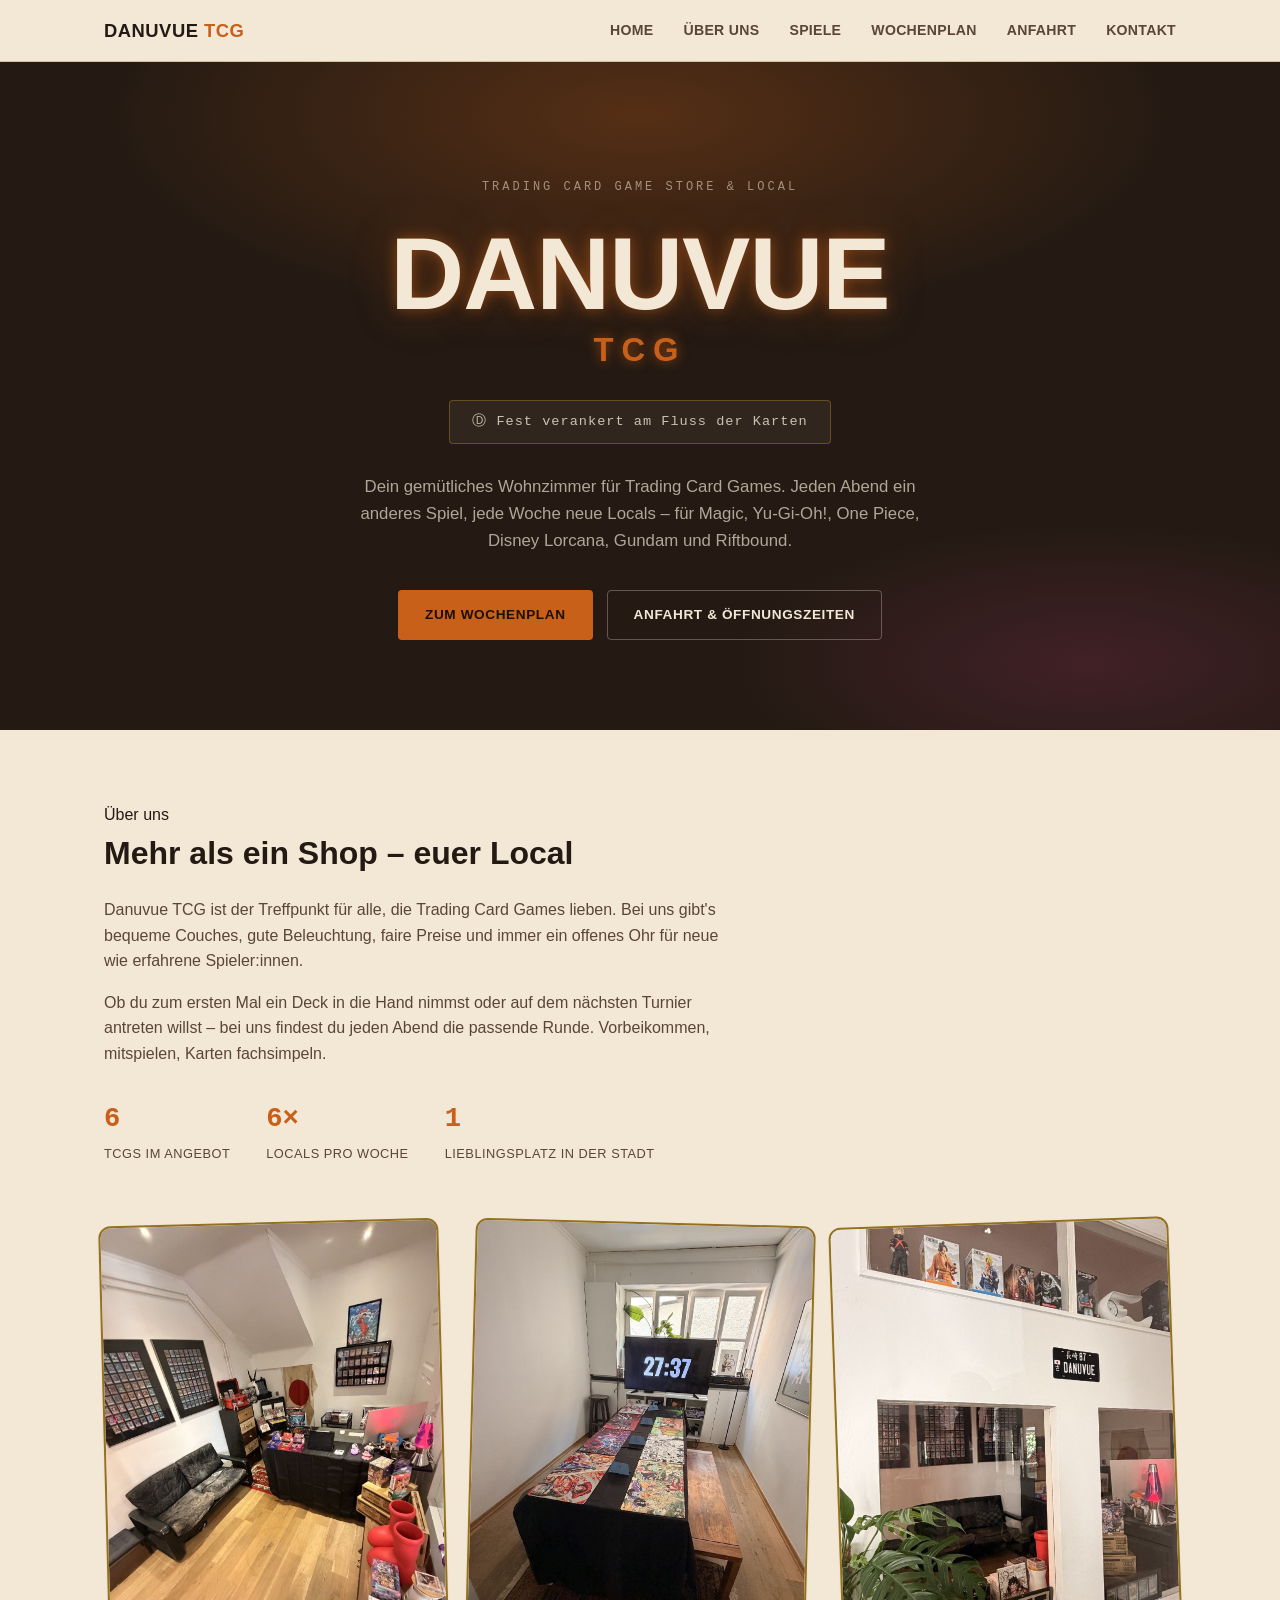
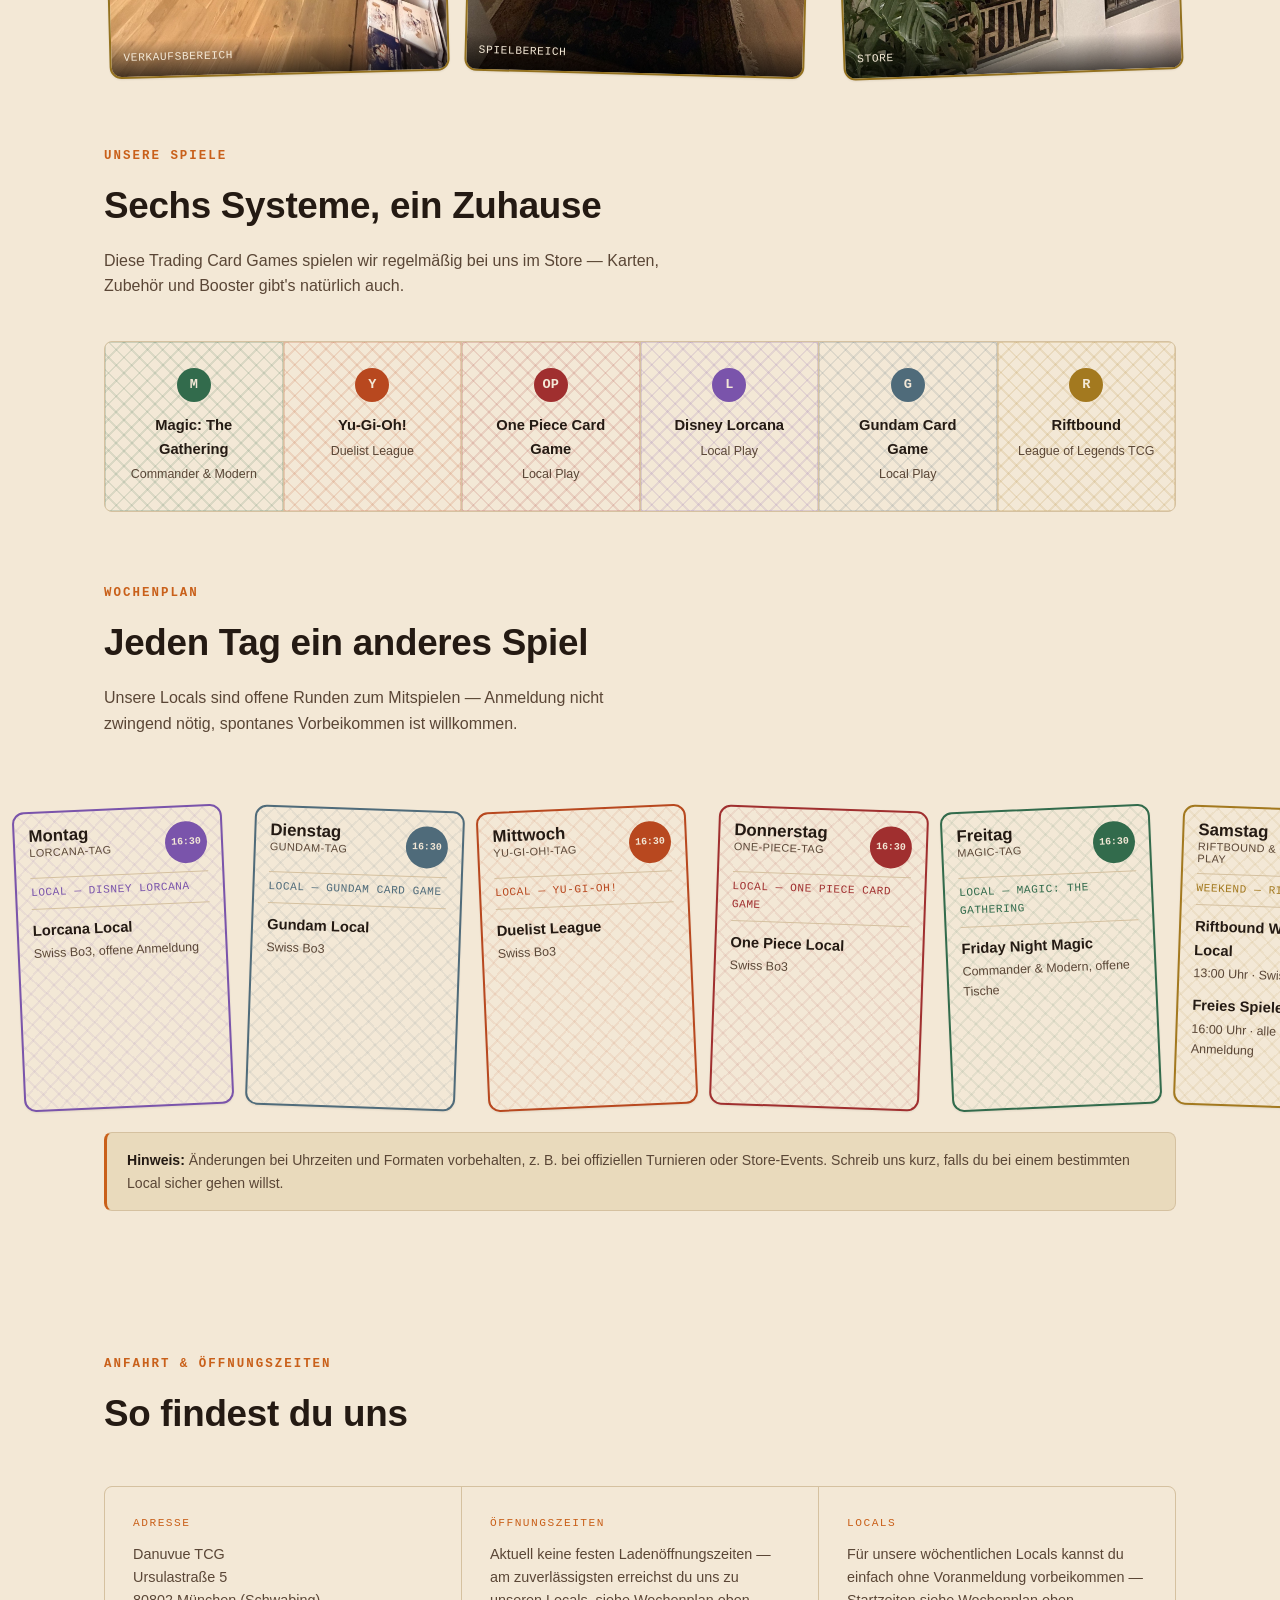
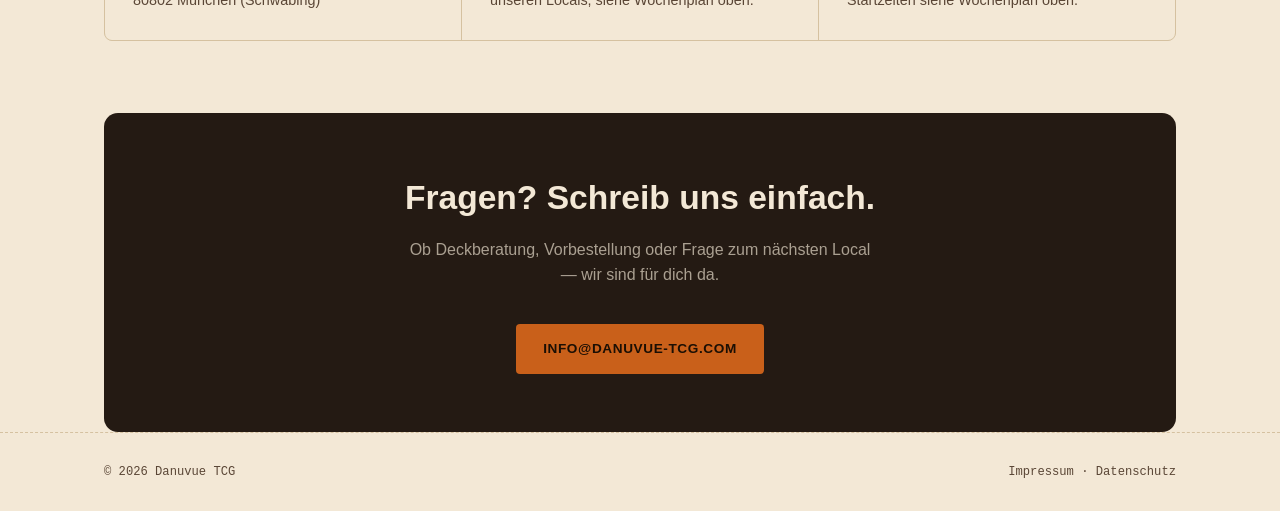
==== index.html @ df43fffe "Switch contact email from .de to info@danuvue-tcg.com" ====
<!DOCTYPE html>
<html lang="de">
<head>
<meta charset="UTF-8">
<meta name="viewport" content="width=device-width, initial-scale=1.0">
<title>Danuvue TCG – Trading Card Game Store & Local</title>
<meta name="description" content="Danuvue TCG – dein Trading Card Game Store. Wöchentliche Locals für Magic, Yu-Gi-Oh!, One Piece, Disney Lorcana, Gundam & Riftbound.">
<link rel="stylesheet" href="style.css">
</head>
<body>

<header>
  <nav class="nav">
    <div class="logo">Danuvue <span class="accent">TCG</span></div>
    <button class="navtoggle" id="navToggle" aria-label="Menü öffnen" aria-expanded="false">☰</button>
    <div class="navlinks" id="navLinks">
      <a href="#home">Home</a>
      <a href="#about">Über uns</a>
      <a href="#games">Spiele</a>
      <a href="#schedule">Wochenplan</a>
      <a href="#info">Anfahrt</a>
      <a href="#contact">Kontakt</a>
    </div>
  </nav>
</header>

<section class="hero" id="home">
  <div class="wrap hero-inner">
    <span class="eyebrow">Trading Card Game Store &amp; Local</span>
    <h1 class="marquee">Danuvue<span class="sub">TCG</span></h1>
    <div class="nameplate">Ⓓ Fest verankert am Fluss der Karten</div>
    <p class="lead">Dein gemütliches Wohnzimmer für Trading Card Games. Jeden Abend ein anderes Spiel, jede Woche neue Locals – für Magic, Yu-Gi-Oh!, One Piece, Disney Lorcana, Gundam und Riftbound.</p>
    <div class="btnrow">
      <a href="#schedule" class="btn btn-primary">Zum Wochenplan</a>
      <a href="#info" class="btn btn-outline">Anfahrt &amp; Öffnungszeiten</a>
    </div>
  </div>
</section>

<section id="about">
  <div class="wrap">
    <div class="about-text">
      <span class="kicker">Über uns</span>
      <h2 style="font-size:2rem; font-weight:800; margin-bottom:18px; text-wrap:balance;">Mehr als ein Shop – euer Local</h2>
      <p>Danuvue TCG ist der Treffpunkt für alle, die Trading Card Games lieben. Bei uns gibt's bequeme Couches, gute Beleuchtung, faire Preise und immer ein offenes Ohr für neue wie erfahrene Spieler:innen.</p>
      <p>Ob du zum ersten Mal ein Deck in die Hand nimmst oder auf dem nächsten Turnier antreten willst – bei uns findest du jeden Abend die passende Runde. Vorbeikommen, mitspielen, Karten fachsimpeln.</p>
      <div class="stats">
        <div class="stat"><strong>6</strong><span>TCGs im Angebot</span></div>
        <div class="stat"><strong>6×</strong><span>Locals pro Woche</span></div>
        <div class="stat"><strong>1</strong><span>Lieblingsplatz in der Stadt</span></div>
      </div>
    </div>
    <div class="about-gallery">
      <figure class="photo-tile">
        <img src="images/verkaufsbereich.jpg" alt="Verkaufsbereich bei Danuvue TCG" loading="lazy">
        <figcaption>Verkaufsbereich</figcaption>
      </figure>
      <figure class="photo-tile">
        <img src="images/spielbereich.jpg" alt="Spielbereich mit Sitzecke bei Danuvue TCG" loading="lazy">
        <figcaption>Spielbereich</figcaption>
      </figure>
      <figure class="photo-tile">
        <img src="images/eingang.jpg" alt="Store von Danuvue TCG mit Namensschild" loading="lazy">
        <figcaption>Store</figcaption>
      </figure>
    </div>
  </div>
</section>

<section id="games" class="wrap">
  <div class="section-head">
    <span class="kicker">Unsere Spiele</span>
    <h2>Sechs Systeme, ein Zuhause</h2>
    <p>Diese Trading Card Games spielen wir regelmäßig bei uns im Store — Karten, Zubehör und Booster gibt's natürlich auch.</p>
  </div>
  <div class="games-grid">
    <div class="game-card" style="--mark-color:var(--c-magic)"><div class="mark">M</div><h3>Magic: The Gathering</h3><p>Commander &amp; Modern</p></div>
    <div class="game-card" style="--mark-color:var(--c-yugioh)"><div class="mark">Y</div><h3>Yu-Gi-Oh!</h3><p>Duelist League</p></div>
    <div class="game-card" style="--mark-color:var(--c-onepiece)"><div class="mark">OP</div><h3>One Piece Card Game</h3><p>Local Play</p></div>
    <div class="game-card" style="--mark-color:var(--c-lorcana)"><div class="mark">L</div><h3>Disney Lorcana</h3><p>Local Play</p></div>
    <div class="game-card" style="--mark-color:var(--c-gundam)"><div class="mark">G</div><h3>Gundam Card Game</h3><p>Local Play</p></div>
    <div class="game-card" style="--mark-color:var(--c-riftbound)"><div class="mark">R</div><h3>Riftbound</h3><p>League of Legends TCG</p></div>
  </div>
</section>

<section id="schedule">
  <div class="wrap">
    <div class="section-head">
      <span class="kicker">Wochenplan</span>
      <h2>Jeden Tag ein anderes Spiel</h2>
      <p>Unsere Locals sind offene Runden zum Mitspielen — Anmeldung nicht zwingend nötig, spontanes Vorbeikommen ist willkommen.</p>
    </div>
  </div>

  <div class="schedule-scroll">
    <div class="schedule">

      <div class="tcard" style="--gc:var(--c-lorcana)">
        <div class="tcard-head">
          <div class="tcard-day">Montag<small>Lorcana-Tag</small></div>
          <div class="tcard-time mono">16:30</div>
        </div>
        <div class="tcard-typeline">Local — Disney Lorcana</div>
        <div class="tcard-body">
          <div class="tcard-event"><div class="name">Lorcana Local</div><div class="fmt">Swiss Bo3, offene Anmeldung</div></div>
        </div>
      </div>

      <div class="tcard" style="--gc:var(--c-gundam)">
        <div class="tcard-head">
          <div class="tcard-day">Dienstag<small>Gundam-Tag</small></div>
          <div class="tcard-time mono">16:30</div>
        </div>
        <div class="tcard-typeline">Local — Gundam Card Game</div>
        <div class="tcard-body">
          <div class="tcard-event"><div class="name">Gundam Local</div><div class="fmt">Swiss Bo3</div></div>
        </div>
      </div>

      <div class="tcard" style="--gc:var(--c-yugioh)">
        <div class="tcard-head">
          <div class="tcard-day">Mittwoch<small>Yu-Gi-Oh!-Tag</small></div>
          <div class="tcard-time mono">16:30</div>
        </div>
        <div class="tcard-typeline">Local — Yu-Gi-Oh!</div>
        <div class="tcard-body">
          <div class="tcard-event"><div class="name">Duelist League</div><div class="fmt">Swiss Bo3</div></div>
        </div>
      </div>

      <div class="tcard" style="--gc:var(--c-onepiece)">
        <div class="tcard-head">
          <div class="tcard-day">Donnerstag<small>One-Piece-Tag</small></div>
          <div class="tcard-time mono">16:30</div>
        </div>
        <div class="tcard-typeline">Local — One Piece Card Game</div>
        <div class="tcard-body">
          <div class="tcard-event"><div class="name">One Piece Local</div><div class="fmt">Swiss Bo3</div></div>
        </div>
      </div>

      <div class="tcard" style="--gc:var(--c-magic)">
        <div class="tcard-head">
          <div class="tcard-day">Freitag<small>Magic-Tag</small></div>
          <div class="tcard-time mono">16:30</div>
        </div>
        <div class="tcard-typeline">Local — Magic: The Gathering</div>
        <div class="tcard-body">
          <div class="tcard-event"><div class="name">Friday Night Magic</div><div class="fmt">Commander &amp; Modern, offene Tische</div></div>
        </div>
      </div>

      <div class="tcard" style="--gc:var(--c-riftbound)">
        <div class="tcard-head">
          <div class="tcard-day">Samstag<small>Riftbound &amp; Open Play</small></div>
          <div class="tcard-time mono">13 / 16</div>
        </div>
        <div class="tcard-typeline">Weekend — Riftbound</div>
        <div class="tcard-body">
          <div class="tcard-event"><div class="name">Riftbound Weekend Local</div><div class="fmt">13:00 Uhr · Swiss Bo3</div></div>
          <div class="tcard-event"><div class="name">Freies Spielen</div><div class="fmt">16:00 Uhr · alle Systeme, ohne Anmeldung</div></div>
        </div>
      </div>

      <div class="tcard rest">
        <div class="tcard-head">
          <div class="tcard-day">Sonntag<small>Ruhetag</small></div>
          <div class="tcard-time mono">—</div>
        </div>
        <div class="tcard-typeline">Geschlossen</div>
        <div class="tcard-rest-txt">Store zu — Zeit zum Deckbauen.</div>
      </div>

    </div>
  </div>

  <div class="wrap">
    <div class="note">
      <strong>Hinweis:</strong> Änderungen bei Uhrzeiten und Formaten vorbehalten, z. B. bei offiziellen Turnieren oder Store-Events. Schreib uns kurz, falls du bei einem bestimmten Local sicher gehen willst.
    </div>
  </div>
</section>

<section id="info">
  <div class="wrap">
    <div class="section-head">
      <span class="kicker">Anfahrt &amp; Öffnungszeiten</span>
      <h2>So findest du uns</h2>
    </div>
    <div class="info-grid">
      <div class="info-card">
        <span class="kicker-sm">Adresse</span>
        <address>
          Danuvue TCG<br>
          Ursulastraße 5<br>
          80802 München (Schwabing)
        </address>
      </div>
      <div class="info-card">
        <span class="kicker-sm">Öffnungszeiten</span>
        <p>Aktuell keine festen Ladenöffnungszeiten — am zuverlässigsten erreichst du uns zu unseren Locals, siehe Wochenplan oben.</p>
      </div>
      <div class="info-card">
        <span class="kicker-sm">Locals</span>
        <p>Für unsere wöchentlichen Locals kannst du einfach ohne Voranmeldung vorbeikommen — Startzeiten siehe Wochenplan oben.</p>
      </div>
    </div>
  </div>
</section>

<section id="contact" class="wrap">
  <div class="cta">
    <h2>Fragen? Schreib uns einfach.</h2>
    <p>Ob Deckberatung, Vorbestellung oder Frage zum nächsten Local — wir sind für dich da.</p>
    <div class="btnrow">
      <a href="mailto:info@danuvue-tcg.com" class="btn btn-primary">info@danuvue-tcg.com</a>
    </div>
  </div>
</section>

<footer>
  <div class="wrap">
    <span>© 2026 Danuvue TCG</span>
    <span><a href="impressum.html">Impressum</a> · <a href="datenschutz.html">Datenschutz</a></span>
  </div>
</footer>

<script>
  document.getElementById('navToggle').addEventListener('click', function () {
    var open = document.getElementById('navLinks').classList.toggle('open');
    this.setAttribute('aria-expanded', open);
  });
  document.querySelectorAll('.navlinks a').forEach(function (a) {
    a.addEventListener('click', function () {
      document.getElementById('navLinks').classList.remove('open');
    });
  });
</script>

</body>
</html>
---- style.css ----
/* ---------- Tokens ---------- */
  :root {
    --ink: #241a13;
    --ink-soft: #5a4636;
    --paper: #f3e8d6;
    --paper-2: #e9dabc;
    --line: #d5c1a0;
    --amber: #c9601a;
    --magenta: #a8386b;
    --gold: #93711f;
    --shadow: 0 1px 2px rgba(36,26,19,0.08);

    --c-lorcana: #7a54ab;
    --c-gundam: #4f6b7a;
    --c-yugioh: #b8481f;
    --c-onepiece: #a02f2f;
    --c-magic: #326b4c;
    --c-riftbound: #a3791f;
  }
  @media (prefers-color-scheme: dark) {
    :root {
      --ink: #f1e4cd;
      --ink-soft: #c3ac8b;
      --paper: #17110b;
      --paper-2: #221a11;
      --line: #3d2e1e;
      --amber: #ff8a3d;
      --magenta: #ea6fa1;
      --gold: #e2b458;
      --shadow: 0 2px 10px rgba(0,0,0,0.35);
    }
  }
  :root[data-theme="dark"] {
    --ink: #f1e4cd; --ink-soft: #c3ac8b; --paper: #17110b; --paper-2: #221a11;
    --line: #3d2e1e; --amber: #ff8a3d; --magenta: #ea6fa1; --gold: #e2b458;
    --shadow: 0 2px 10px rgba(0,0,0,0.35);
  }
  :root[data-theme="light"] {
    --ink: #241a13; --ink-soft: #5a4636; --paper: #f3e8d6; --paper-2: #e9dabc;
    --line: #d5c1a0; --amber: #c9601a; --magenta: #a8386b; --gold: #93711f;
    --shadow: 0 1px 2px rgba(36,26,19,0.08);
  }

  * { box-sizing: border-box; margin: 0; padding: 0; }
  html { scroll-behavior: smooth; }
  @media (prefers-reduced-motion: reduce) {
    html { scroll-behavior: auto; }
    * { animation-duration: 0.001ms !important; transition-duration: 0.001ms !important; }
  }
  body {
    background: var(--paper);
    color: var(--ink);
    font-family: -apple-system, BlinkMacSystemFont, "Segoe UI", Roboto, sans-serif;
    line-height: 1.6;
  }
  a { color: inherit; text-decoration: none; }
  img { max-width: 100%; display: block; }
  :focus-visible { outline: 2px solid var(--amber); outline-offset: 3px; }

  .mono { font-family: ui-monospace, "SF Mono", Menlo, Consolas, monospace; font-variant-numeric: tabular-nums; }
  .wrap { max-width: 1120px; margin: 0 auto; padding: 0 24px; }

  /* ---------- Header ---------- */
  header {
    position: sticky; top: 0; z-index: 50;
    background: color-mix(in srgb, var(--paper) 88%, transparent);
    backdrop-filter: blur(10px);
    border-bottom: 1px solid var(--line);
  }
  .nav {
    display: flex; align-items: center; justify-content: space-between;
    padding: 16px 24px; max-width: 1120px; margin: 0 auto;
  }
  .logo {
    font-weight: 800; font-size: 1.15rem; letter-spacing: 0.5px; text-transform: uppercase;
  }
  .logo .accent { color: var(--amber); }
  .navlinks { display: flex; gap: 30px; font-size: 0.88rem; font-weight: 600; letter-spacing: 0.3px; text-transform: uppercase; }
  .navlinks a { color: var(--ink-soft); transition: color .2s; }
  .navlinks a:hover { color: var(--amber); }
  .navtoggle { display: none; background: none; border: 1px solid var(--line); border-radius: 6px; color: var(--ink); font-size: 1.2rem; cursor: pointer; padding: 6px 10px; }

  @media (max-width: 760px) {
    .navlinks {
      position: absolute; top: 100%; left: 0; right: 0;
      flex-direction: column; gap: 0;
      background: var(--paper);
      border-bottom: 1px solid var(--line);
      max-height: 0; overflow: hidden; transition: max-height .3s ease;
    }
    .navlinks.open { max-height: 400px; }
    .navlinks a { padding: 14px 24px; border-top: 1px solid var(--line); }
    .navtoggle { display: block; }
  }

  /* ---------- Hero: neon shop sign ---------- */
  .hero {
    background: var(--ink);
    color: var(--paper);
    position: relative;
    overflow: hidden;
    padding: 110px 24px 90px;
    text-align: center;
  }
  .hero::before {
    content: "";
    position: absolute; inset: 0;
    background:
      radial-gradient(ellipse 60% 45% at 50% 8%, color-mix(in srgb, var(--amber) 30%, transparent), transparent 70%),
      radial-gradient(ellipse 40% 30% at 85% 90%, color-mix(in srgb, var(--magenta) 22%, transparent), transparent 70%);
    pointer-events: none;
  }
  .hero-inner { position: relative; }
  .hero .eyebrow {
    display: inline-block; font-family: ui-monospace, monospace; font-size: 0.75rem;
    letter-spacing: 3px; text-transform: uppercase; color: color-mix(in srgb, var(--paper) 55%, transparent);
    margin-bottom: 26px;
  }
  .marquee {
    font-size: clamp(3rem, 11vw, 6.4rem);
    font-weight: 800; letter-spacing: -1px; text-transform: uppercase;
    color: var(--paper);
    text-shadow:
      0 0 14px color-mix(in srgb, var(--amber) 55%, transparent),
      0 0 46px color-mix(in srgb, var(--amber) 30%, transparent);
    line-height: 0.98;
  }
  .marquee .sub {
    display: block; font-size: 0.32em; letter-spacing: 8px; color: var(--amber);
    text-shadow: 0 0 12px color-mix(in srgb, var(--amber) 70%, transparent);
    margin-top: 10px;
  }
  .nameplate {
    display: inline-flex; align-items: center; gap: 10px;
    margin: 34px auto 0; padding: 10px 22px;
    border: 1px solid color-mix(in srgb, var(--gold) 55%, transparent);
    border-radius: 4px;
    background: color-mix(in srgb, var(--paper) 6%, transparent);
    font-family: ui-monospace, monospace; font-size: 0.85rem; letter-spacing: 1px;
    color: color-mix(in srgb, var(--paper) 80%, transparent);
  }
  .hero p.lead {
    max-width: 560px; margin: 30px auto 0;
    color: color-mix(in srgb, var(--paper) 68%, transparent); font-size: 1.05rem;
  }
  .btnrow { display: flex; gap: 14px; justify-content: center; flex-wrap: wrap; margin-top: 36px; }
  .btn {
    padding: 13px 26px; border-radius: 4px; font-weight: 700; font-size: 0.85rem;
    text-transform: uppercase; letter-spacing: 0.6px;
    display: inline-block; transition: transform .15s, box-shadow .15s, opacity .15s;
    border: 1px solid transparent;
  }
  .btn-primary { background: var(--amber); color: #1b0f04; }
  .btn-primary:hover { transform: translateY(-2px); box-shadow: 0 8px 22px color-mix(in srgb, var(--amber) 45%, transparent); }
  .btn-outline { border-color: color-mix(in srgb, var(--paper) 30%, transparent); color: var(--paper); }
  .btn-outline:hover { border-color: var(--amber); color: var(--amber); }

  section { padding: 72px 0; }
  .section-head { margin-bottom: 42px; }
  .section-head .kicker {
    font-family: ui-monospace, monospace; color: var(--amber); font-weight: 600; font-size: 0.78rem;
    text-transform: uppercase; letter-spacing: 2px; margin-bottom: 10px; display: block;
  }
  .section-head h2 { font-size: clamp(1.7rem, 4vw, 2.3rem); font-weight: 800; letter-spacing: -0.3px; text-wrap: balance; }
  .section-head p { color: var(--ink-soft); max-width: 560px; margin-top: 12px; }

  /* ---------- About ---------- */
  .about-text { max-width: 640px; }
  .about-text p { color: var(--ink-soft); margin-bottom: 16px; }
  .about-gallery {
    display: grid; grid-template-columns: repeat(3, 1fr); gap: 26px;
    margin-top: 56px;
  }
  @media (max-width: 640px) { .about-gallery { grid-template-columns: 1fr; max-width: 340px; margin-left: auto; margin-right: auto; } }
  .photo-tile {
    --tilt: 0deg;
    position: relative; aspect-ratio: 3/4; border-radius: 12px; overflow: hidden;
    border: 2px solid var(--gold); background: var(--paper-2);
    box-shadow: var(--shadow);
    transform: rotate(var(--tilt));
    transition: transform .25s ease, box-shadow .25s ease;
  }
  .photo-tile:nth-child(1) { --tilt: -1.5deg; }
  .photo-tile:nth-child(2) { --tilt: 1.5deg; }
  .photo-tile:nth-child(3) { --tilt: -2deg; }
  .photo-tile:hover { transform: rotate(0deg) translateY(-6px); box-shadow: 0 14px 28px color-mix(in srgb, var(--gold) 30%, transparent); }
  .photo-tile img { width: 100%; height: 100%; object-fit: cover; display: block; }
  .photo-tile figcaption {
    position: absolute; left: 0; right: 0; bottom: 0; padding: 9px 12px;
    font-family: ui-monospace, monospace; font-size: 0.7rem; letter-spacing: 0.6px; text-transform: uppercase;
    color: #f3e8d6; background: linear-gradient(to top, rgba(0,0,0,0.65), transparent);
  }
  .stats { display: flex; gap: 36px; margin-top: 30px; flex-wrap: wrap; }
  .stat strong { display: block; font-size: 1.7rem; color: var(--amber); font-family: ui-monospace, monospace; }
  .stat span { color: var(--ink-soft); font-size: 0.8rem; text-transform: uppercase; letter-spacing: 0.5px; }

  /* ---------- Games: set-symbol strip ---------- */
  .games-grid { display: grid; grid-template-columns: repeat(auto-fit, minmax(150px, 1fr)); gap: 1px; background: var(--line); border: 1px solid var(--line); border-radius: 8px; overflow: hidden; }
  .game-card {
    --cc: var(--mark-color, var(--amber));
    padding: 26px 18px; text-align: center;
    background:
      repeating-linear-gradient(45deg, color-mix(in srgb, var(--cc) 13%, transparent) 0 2px, transparent 2px 11px),
      repeating-linear-gradient(-45deg, color-mix(in srgb, var(--cc) 13%, transparent) 0 2px, transparent 2px 11px),
      var(--paper);
    box-shadow: inset 0 0 0 1px color-mix(in srgb, var(--cc) 20%, transparent);
  }
  .game-card .mark {
    width: 34px; height: 34px; margin: 0 auto 12px; border-radius: 50%;
    display: flex; align-items: center; justify-content: center;
    font-family: ui-monospace, monospace; font-weight: 700; font-size: 0.85rem;
    color: var(--paper); background: var(--mark-color, var(--amber));
  }
  .game-card h3 { font-size: 0.92rem; margin-bottom: 4px; }
  .game-card p { color: var(--ink-soft); font-size: 0.78rem; }

  /* ---------- Schedule: cards on the table ---------- */
  .schedule-scroll { overflow-x: auto; padding: 30px 6px 16px; margin: 0 -6px; }
  .schedule {
    display: flex; gap: 22px; min-width: max-content; padding: 0 18px;
  }
  .tcard {
    --gc: var(--amber);
    width: 210px; min-height: 300px;
    background:
      repeating-linear-gradient(45deg, color-mix(in srgb, var(--gc) 8%, transparent) 0 2px, transparent 2px 11px),
      repeating-linear-gradient(-45deg, color-mix(in srgb, var(--gc) 8%, transparent) 0 2px, transparent 2px 11px),
      var(--paper);
    border: 2px solid var(--gc);
    border-radius: 12px;
    padding: 14px;
    display: flex; flex-direction: column;
    box-shadow: var(--shadow);
    transform: rotate(var(--tilt, 0deg));
    transition: transform .25s ease, box-shadow .25s ease;
  }
  .tcard:hover { transform: rotate(0deg) translateY(-6px); box-shadow: 0 14px 28px color-mix(in srgb, var(--gc) 30%, transparent); }
  .tcard:nth-child(odd) { --tilt: -2.5deg; }
  .tcard:nth-child(even) { --tilt: 2deg; }
  .tcard.rest { opacity: 0.6; }
  .tcard-head { display: flex; justify-content: space-between; align-items: flex-start; margin-bottom: 8px; }
  .tcard-day { font-weight: 800; font-size: 1.05rem; line-height: 1.1; }
  .tcard-day small { display: block; font-weight: 500; font-size: 0.68rem; color: var(--ink-soft); text-transform: uppercase; letter-spacing: 0.4px; margin-top: 2px; }
  .tcard-time {
    flex: none; width: 42px; height: 42px; border-radius: 50%;
    background: var(--gc); color: var(--paper);
    display: flex; align-items: center; justify-content: center;
    font-family: ui-monospace, monospace; font-size: 0.62rem; font-weight: 700; text-align: center; line-height: 1.05;
  }
  .tcard-typeline {
    font-family: ui-monospace, monospace; font-size: 0.7rem; text-transform: uppercase; letter-spacing: 0.5px;
    color: var(--gc); border-top: 1px solid var(--line); border-bottom: 1px solid var(--line);
    padding: 6px 0; margin-bottom: 10px;
  }
  .tcard-body { flex: 1; display: flex; flex-direction: column; gap: 10px; }
  .tcard-event .name { font-weight: 700; font-size: 0.92rem; }
  .tcard-event .fmt { color: var(--ink-soft); font-size: 0.78rem; margin-top: 2px; }
  .tcard-rest-txt { color: var(--ink-soft); font-size: 0.85rem; font-style: italic; margin: auto 0; text-align: center; }

  .note {
    margin-top: 8px; padding: 16px 20px; border-radius: 8px;
    background: var(--paper-2); border: 1px solid var(--line); border-left: 3px solid var(--amber);
    color: var(--ink-soft); font-size: 0.88rem;
  }
  .note strong { color: var(--ink); }

  /* ---------- Info ---------- */
  .info-grid { display: grid; grid-template-columns: repeat(3, 1fr); gap: 1px; background: var(--line); border: 1px solid var(--line); border-radius: 8px; overflow: hidden; }
  @media (max-width: 800px) { .info-grid { grid-template-columns: 1fr; } }
  .info-card { background: var(--paper); padding: 28px; }
  .info-card .kicker-sm { font-family: ui-monospace, monospace; font-size: 0.7rem; text-transform: uppercase; letter-spacing: 1.5px; color: var(--amber); margin-bottom: 10px; display: block; }
  .info-card h3 { margin-bottom: 10px; font-size: 1rem; }
  .info-card p, .info-card address { color: var(--ink-soft); font-style: normal; font-size: 0.9rem; }

  /* ---------- Contact ---------- */
  .cta {
    background: var(--ink); color: var(--paper);
    border-radius: 14px; padding: 58px 40px; text-align: center;
  }
  .cta h2 { font-size: clamp(1.5rem, 4vw, 2.1rem); margin-bottom: 12px; }
  .cta p { color: color-mix(in srgb, var(--paper) 65%, transparent); max-width: 480px; margin: 0 auto 26px; }

  /* ---------- Footer: receipt ---------- */
  footer { border-top: 1px dashed var(--line); padding: 30px 0; }
  footer .wrap { display: flex; justify-content: space-between; flex-wrap: wrap; gap: 10px; font-family: ui-monospace, monospace; font-size: 0.76rem; color: var(--ink-soft); }
  footer a:hover { color: var(--amber); }

  /* ---------- Legal pages ---------- */
  .legal { padding: 64px 0 90px; }
  .legal h1 { font-size: clamp(1.7rem, 4vw, 2.2rem); font-weight: 800; margin-bottom: 34px; }
  .legal h2 { font-size: 1.05rem; font-weight: 700; margin: 34px 0 10px; }
  .legal h2:first-of-type { margin-top: 0; }
  .legal p, .legal address { color: var(--ink-soft); font-style: normal; font-size: 0.94rem; margin-bottom: 6px; }
  .legal a { color: var(--amber); }
  .legal a:hover { text-decoration: underline; }
  .legal .todo { color: var(--magenta); font-style: normal; font-weight: 600; }
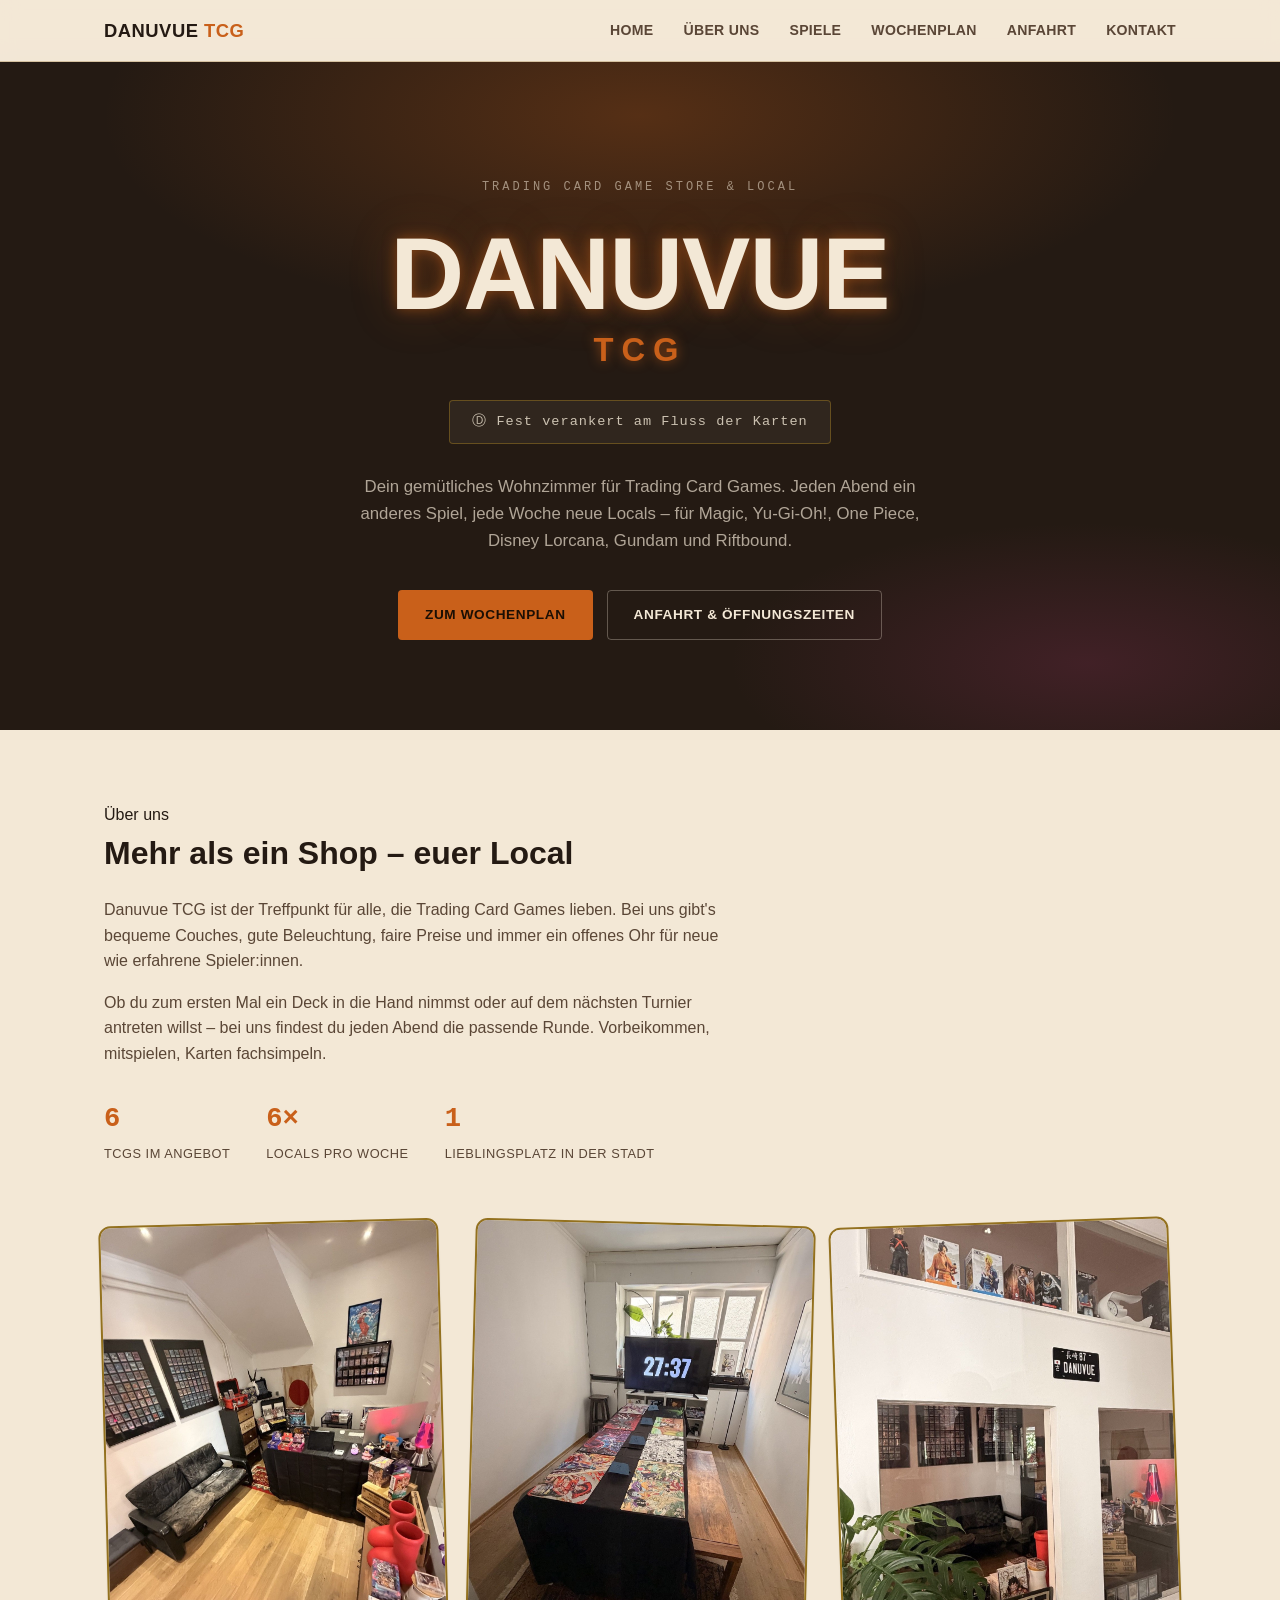
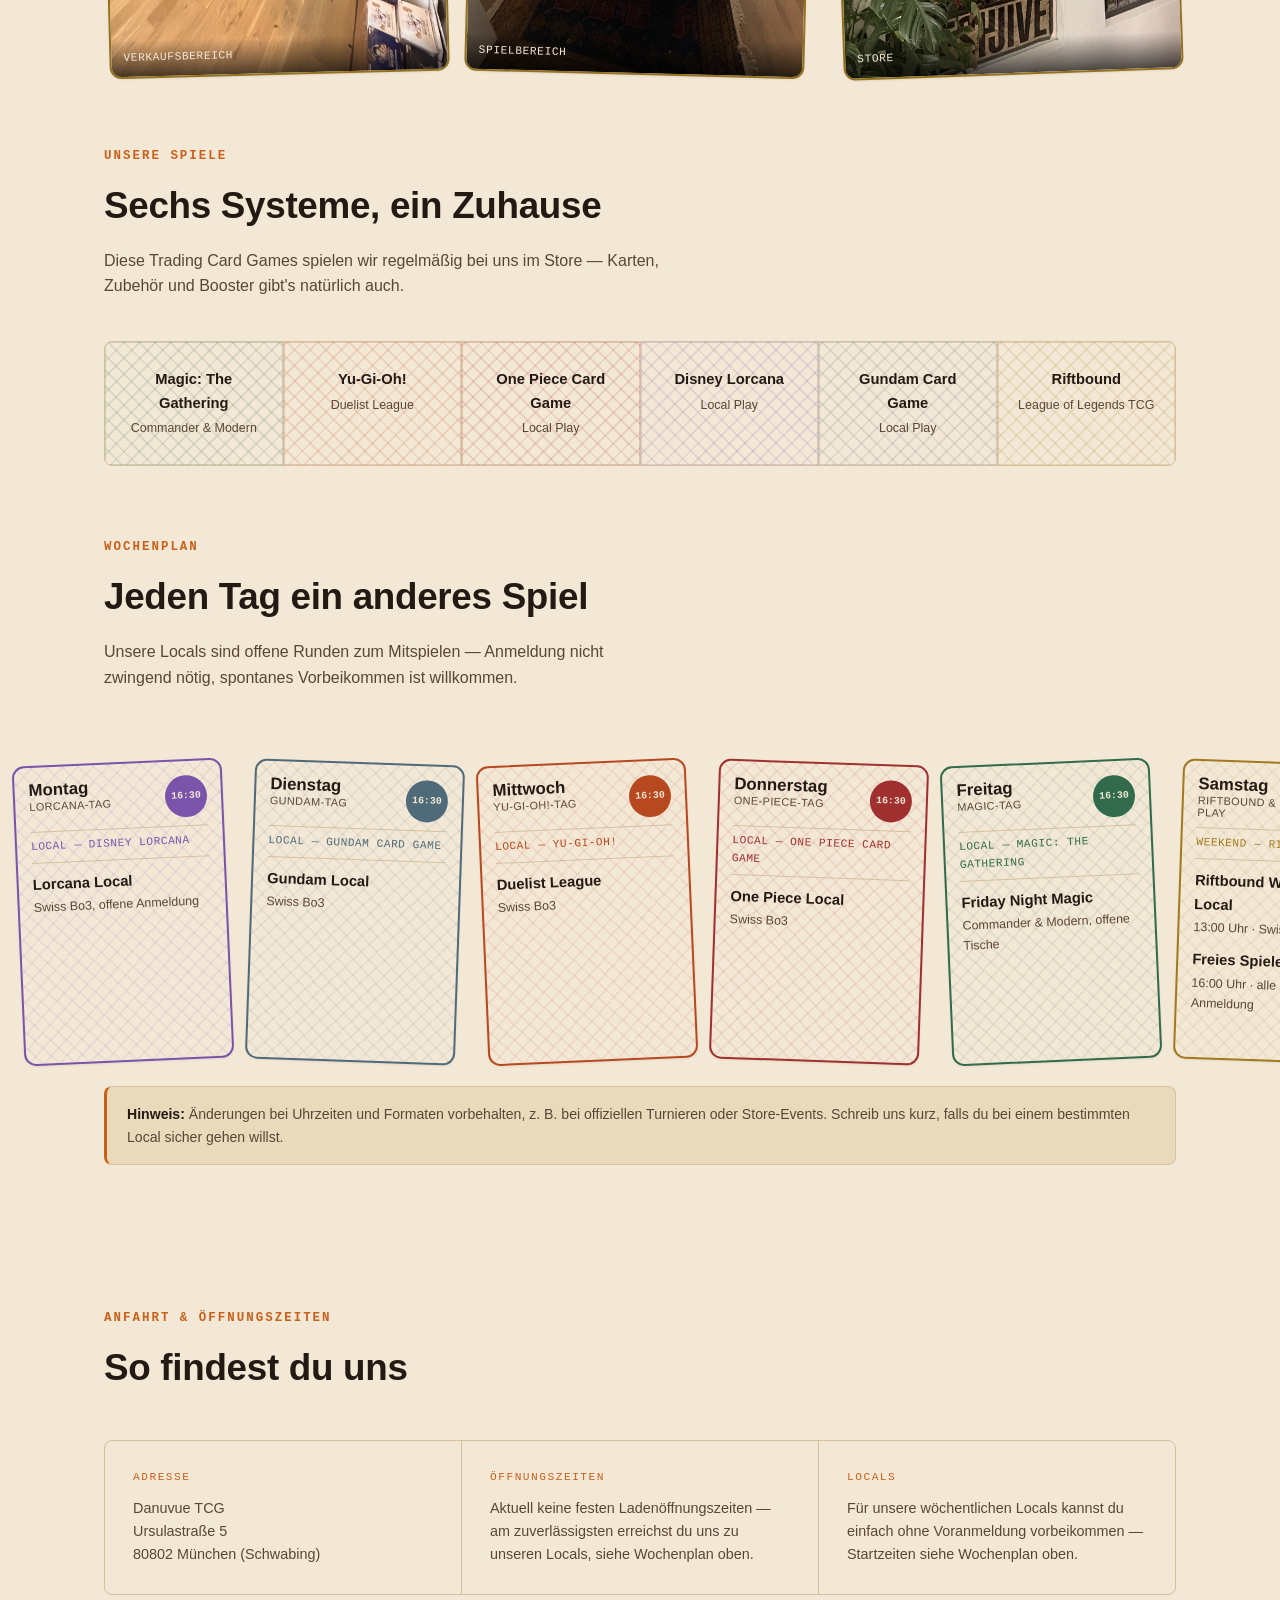
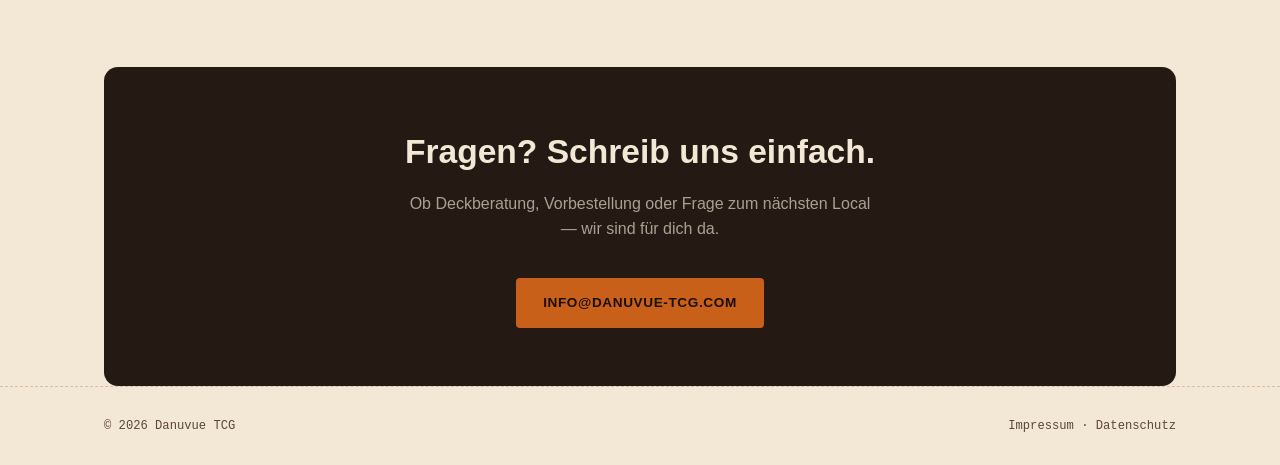
==== commit bbd1097c: "Remove game abbreviation badges from the Spiele section" ====
--- a/index.html
+++ b/index.html
@@ -74,12 +74,12 @@
     <p>Diese Trading Card Games spielen wir regelmäßig bei uns im Store — Karten, Zubehör und Booster gibt's natürlich auch.</p>
   </div>
   <div class="games-grid">
-    <div class="game-card" style="--mark-color:var(--c-magic)"><div class="mark">M</div><h3>Magic: The Gathering</h3><p>Commander &amp; Modern</p></div>
-    <div class="game-card" style="--mark-color:var(--c-yugioh)"><div class="mark">Y</div><h3>Yu-Gi-Oh!</h3><p>Duelist League</p></div>
-    <div class="game-card" style="--mark-color:var(--c-onepiece)"><div class="mark">OP</div><h3>One Piece Card Game</h3><p>Local Play</p></div>
-    <div class="game-card" style="--mark-color:var(--c-lorcana)"><div class="mark">L</div><h3>Disney Lorcana</h3><p>Local Play</p></div>
-    <div class="game-card" style="--mark-color:var(--c-gundam)"><div class="mark">G</div><h3>Gundam Card Game</h3><p>Local Play</p></div>
-    <div class="game-card" style="--mark-color:var(--c-riftbound)"><div class="mark">R</div><h3>Riftbound</h3><p>League of Legends TCG</p></div>
+    <div class="game-card" style="--mark-color:var(--c-magic)"><h3>Magic: The Gathering</h3><p>Commander &amp; Modern</p></div>
+    <div class="game-card" style="--mark-color:var(--c-yugioh)"><h3>Yu-Gi-Oh!</h3><p>Duelist League</p></div>
+    <div class="game-card" style="--mark-color:var(--c-onepiece)"><h3>One Piece Card Game</h3><p>Local Play</p></div>
+    <div class="game-card" style="--mark-color:var(--c-lorcana)"><h3>Disney Lorcana</h3><p>Local Play</p></div>
+    <div class="game-card" style="--mark-color:var(--c-gundam)"><h3>Gundam Card Game</h3><p>Local Play</p></div>
+    <div class="game-card" style="--mark-color:var(--c-riftbound)"><h3>Riftbound</h3><p>League of Legends TCG</p></div>
   </div>
 </section>
 
--- a/style.css
+++ b/style.css
@@ -204,12 +204,6 @@
       repeating-linear-gradient(-45deg, color-mix(in srgb, var(--cc) 13%, transparent) 0 2px, transparent 2px 11px),
       var(--paper);
     box-shadow: inset 0 0 0 1px color-mix(in srgb, var(--cc) 20%, transparent);
-  }
-  .game-card .mark {
-    width: 34px; height: 34px; margin: 0 auto 12px; border-radius: 50%;
-    display: flex; align-items: center; justify-content: center;
-    font-family: ui-monospace, monospace; font-weight: 700; font-size: 0.85rem;
-    color: var(--paper); background: var(--mark-color, var(--amber));
   }
   .game-card h3 { font-size: 0.92rem; margin-bottom: 4px; }
   .game-card p { color: var(--ink-soft); font-size: 0.78rem; }
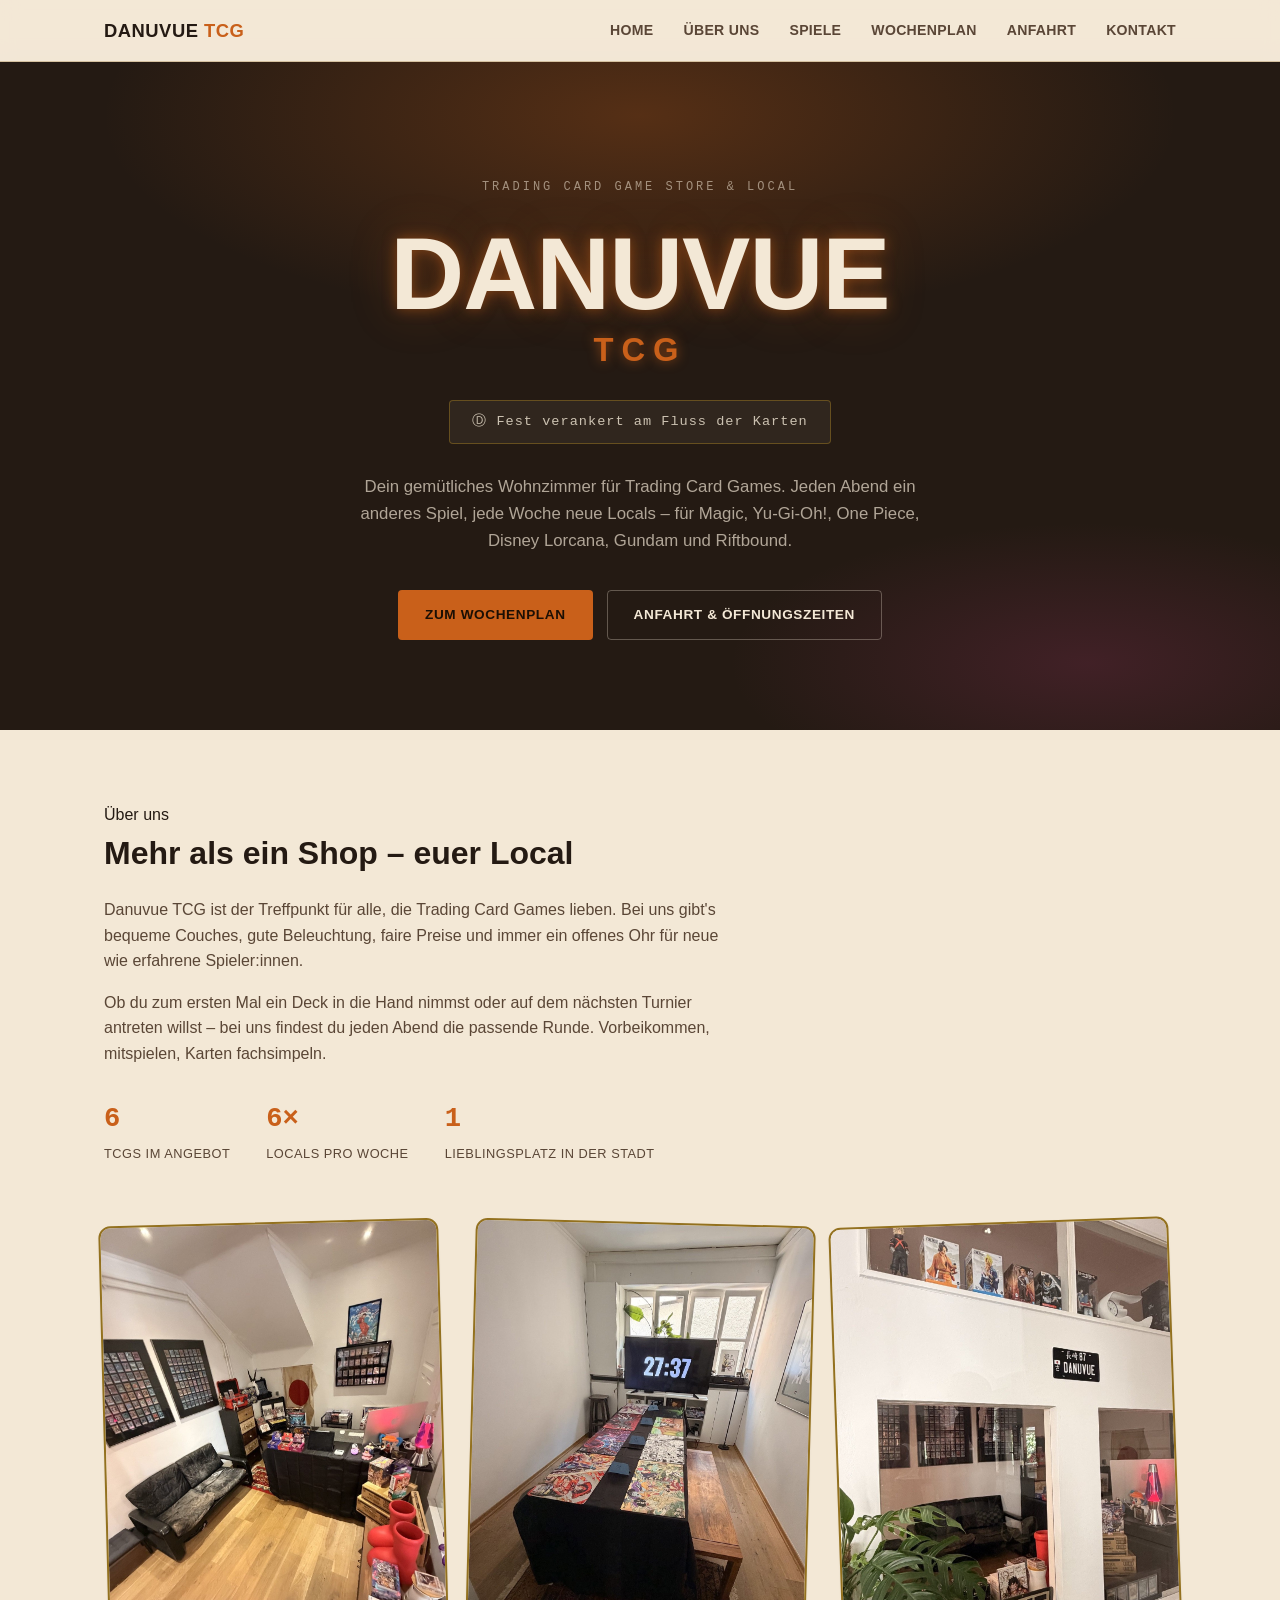
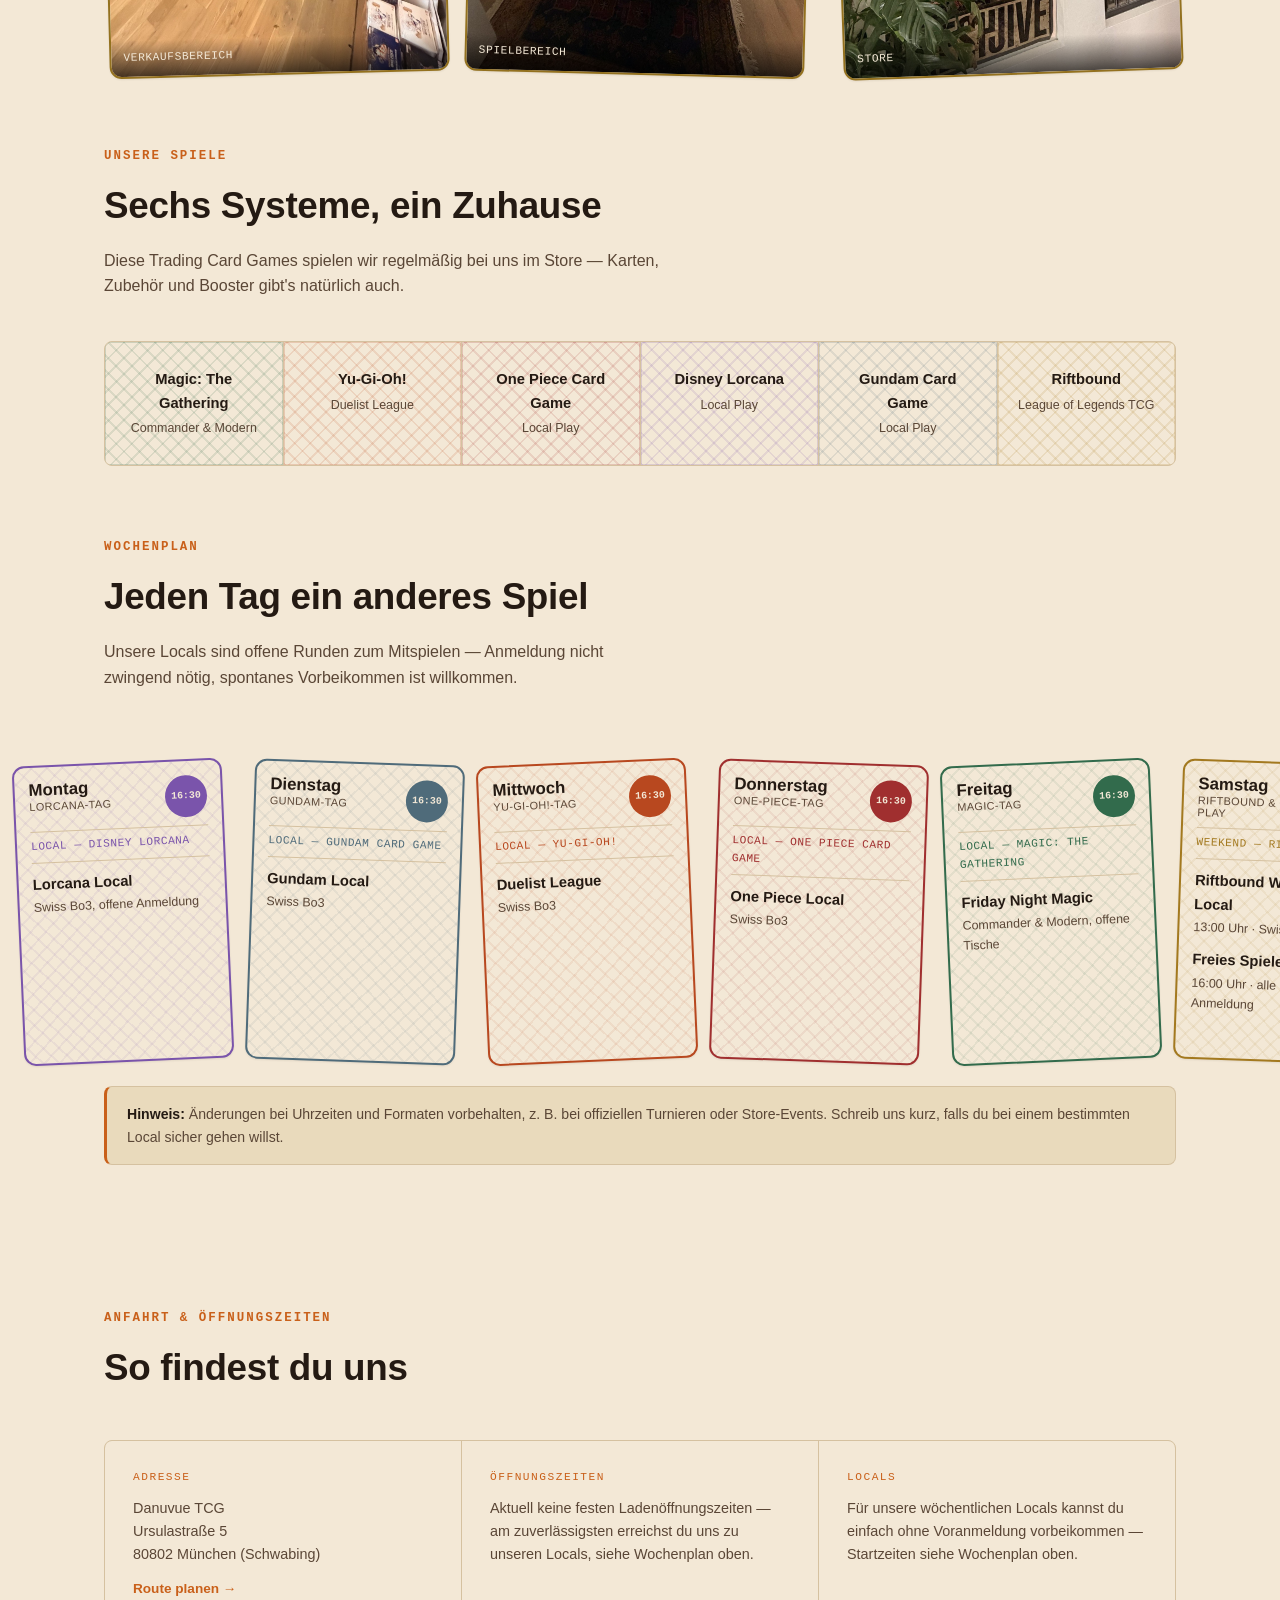
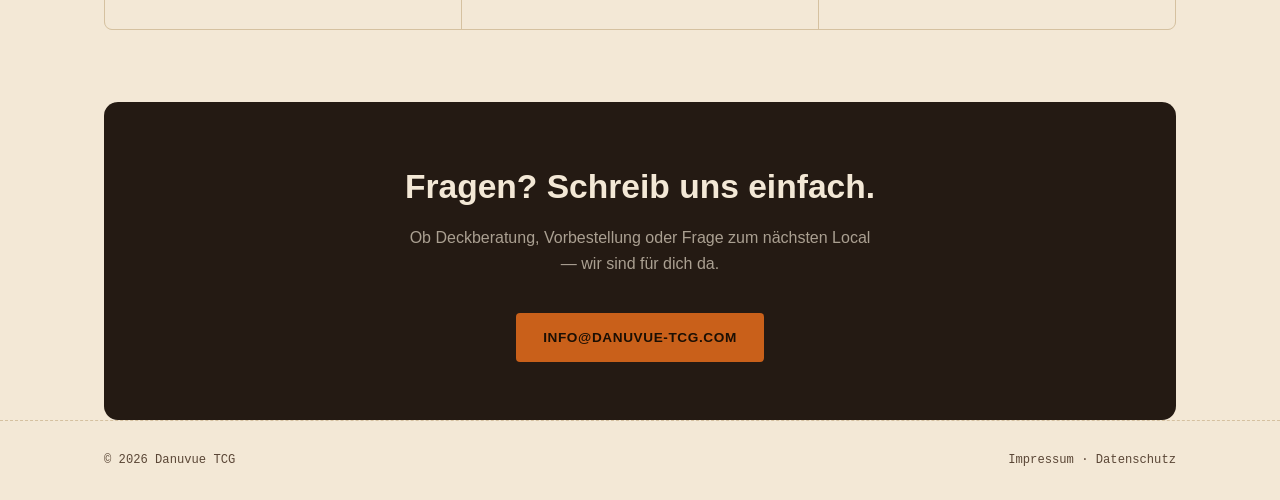
==== commit 84e5eb1f: "Add favicon, Open Graph social preview image, and a Route-planen link - Favicon (D monogram) across " ====
--- a/index.html
+++ b/index.html
@@ -5,6 +5,23 @@
 <meta name="viewport" content="width=device-width, initial-scale=1.0">
 <title>Danuvue TCG – Trading Card Game Store & Local</title>
 <meta name="description" content="Danuvue TCG – dein Trading Card Game Store. Wöchentliche Locals für Magic, Yu-Gi-Oh!, One Piece, Disney Lorcana, Gundam & Riftbound.">
+
+<link rel="icon" href="icons/favicon.ico" sizes="any">
+<link rel="icon" type="image/png" sizes="32x32" href="icons/favicon-32.png">
+<link rel="icon" type="image/png" sizes="16x16" href="icons/favicon-16.png">
+<link rel="apple-touch-icon" sizes="180x180" href="icons/favicon-180.png">
+
+<meta property="og:type" content="website">
+<meta property="og:locale" content="de_DE">
+<meta property="og:url" content="https://danuvue-tcg.com/">
+<meta property="og:title" content="Danuvue TCG – Trading Card Game Store & Local">
+<meta property="og:description" content="Dein Trading Card Game Store in München. Wöchentliche Locals für Magic, Yu-Gi-Oh!, One Piece, Disney Lorcana, Gundam & Riftbound.">
+<meta property="og:image" content="https://danuvue-tcg.com/og-image.jpg">
+<meta name="twitter:card" content="summary_large_image">
+<meta name="twitter:title" content="Danuvue TCG – Trading Card Game Store & Local">
+<meta name="twitter:description" content="Dein Trading Card Game Store in München. Wöchentliche Locals für Magic, Yu-Gi-Oh!, One Piece, Disney Lorcana, Gundam & Riftbound.">
+<meta name="twitter:image" content="https://danuvue-tcg.com/og-image.jpg">
+
 <link rel="stylesheet" href="style.css">
 </head>
 <body>
@@ -195,6 +212,7 @@
           Ursulastraße 5<br>
           80802 München (Schwabing)
         </address>
+        <a href="https://www.google.com/maps/search/?api=1&amp;query=Ursulastra%C3%9Fe+5%2C+80802+M%C3%BCnchen" target="_blank" rel="noopener" class="route-link">Route planen →</a>
       </div>
       <div class="info-card">
         <span class="kicker-sm">Öffnungszeiten</span>
--- a/style.css
+++ b/style.css
@@ -265,6 +265,11 @@
   .info-card .kicker-sm { font-family: ui-monospace, monospace; font-size: 0.7rem; text-transform: uppercase; letter-spacing: 1.5px; color: var(--amber); margin-bottom: 10px; display: block; }
   .info-card h3 { margin-bottom: 10px; font-size: 1rem; }
   .info-card p, .info-card address { color: var(--ink-soft); font-style: normal; font-size: 0.9rem; }
+  .route-link {
+    display: inline-block; margin-top: 12px;
+    color: var(--amber); font-weight: 600; font-size: 0.85rem;
+  }
+  .route-link:hover { text-decoration: underline; }
 
   /* ---------- Contact ---------- */
   .cta {
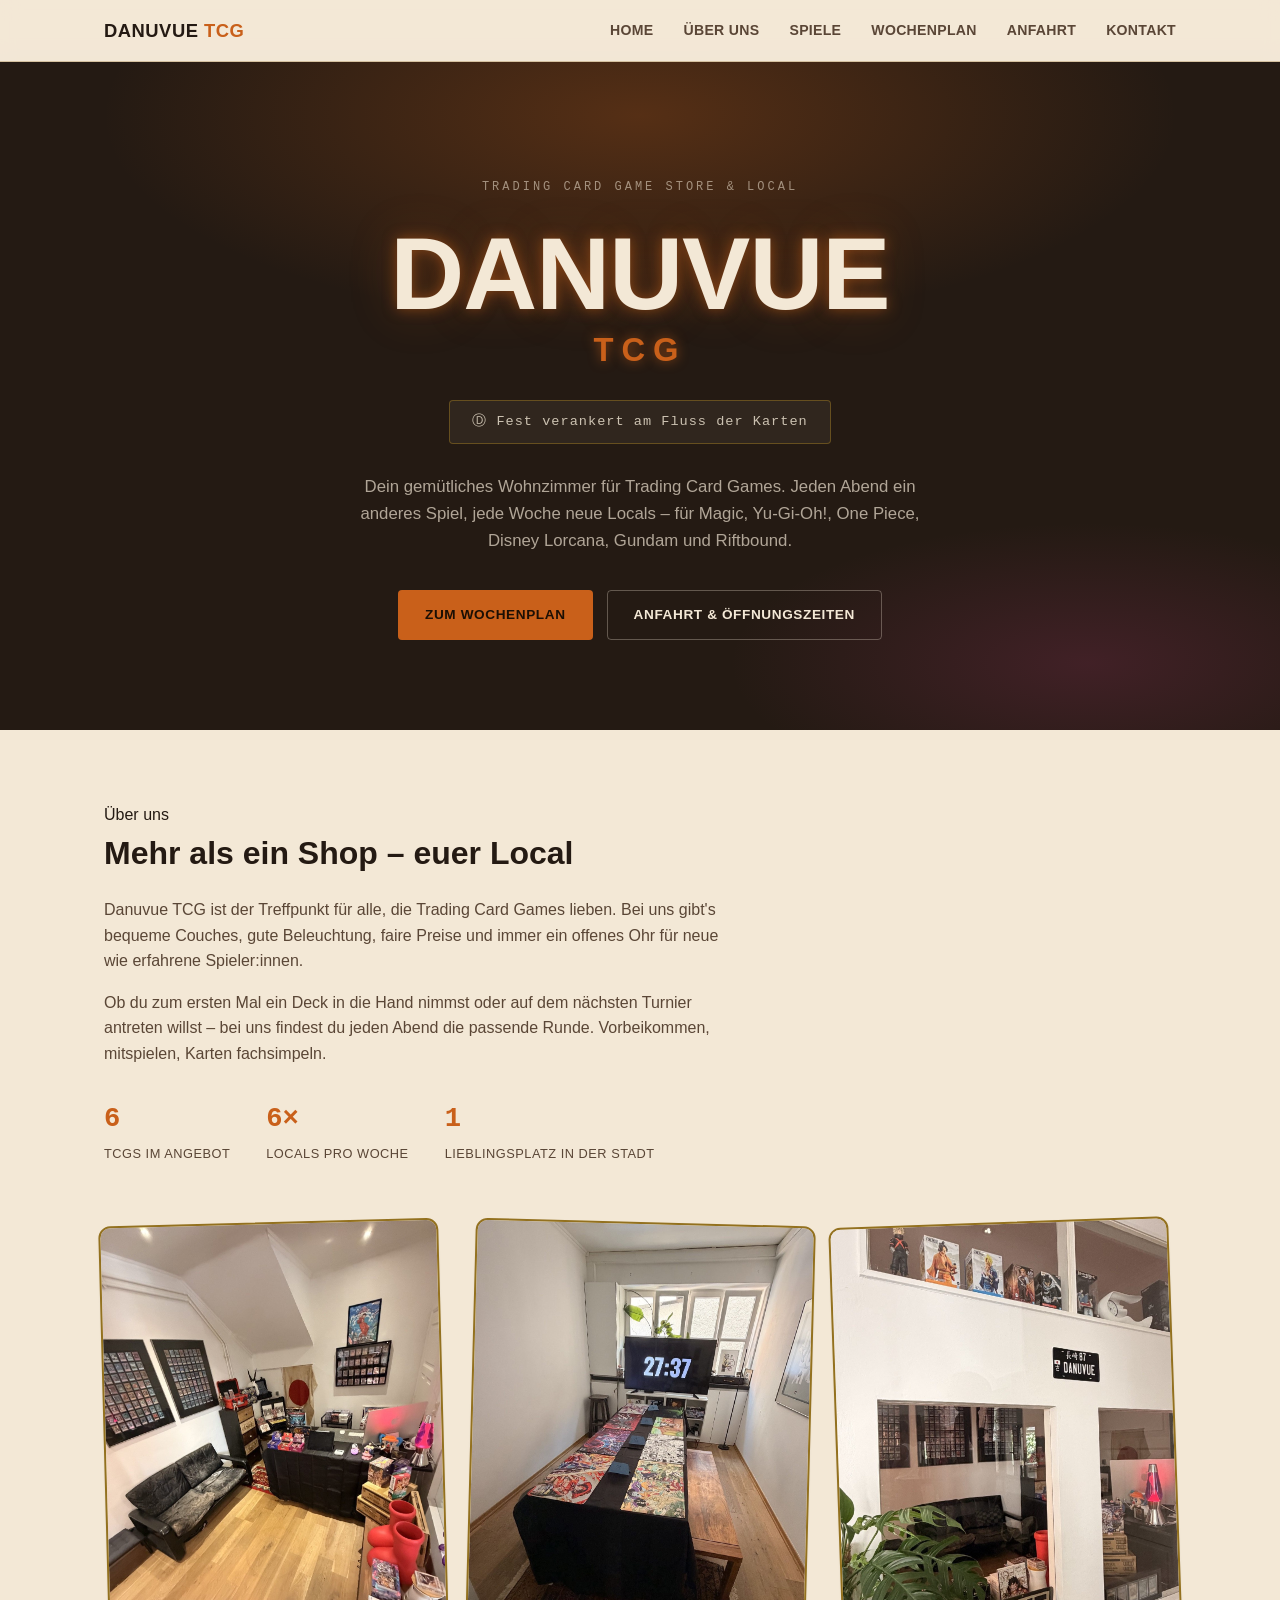
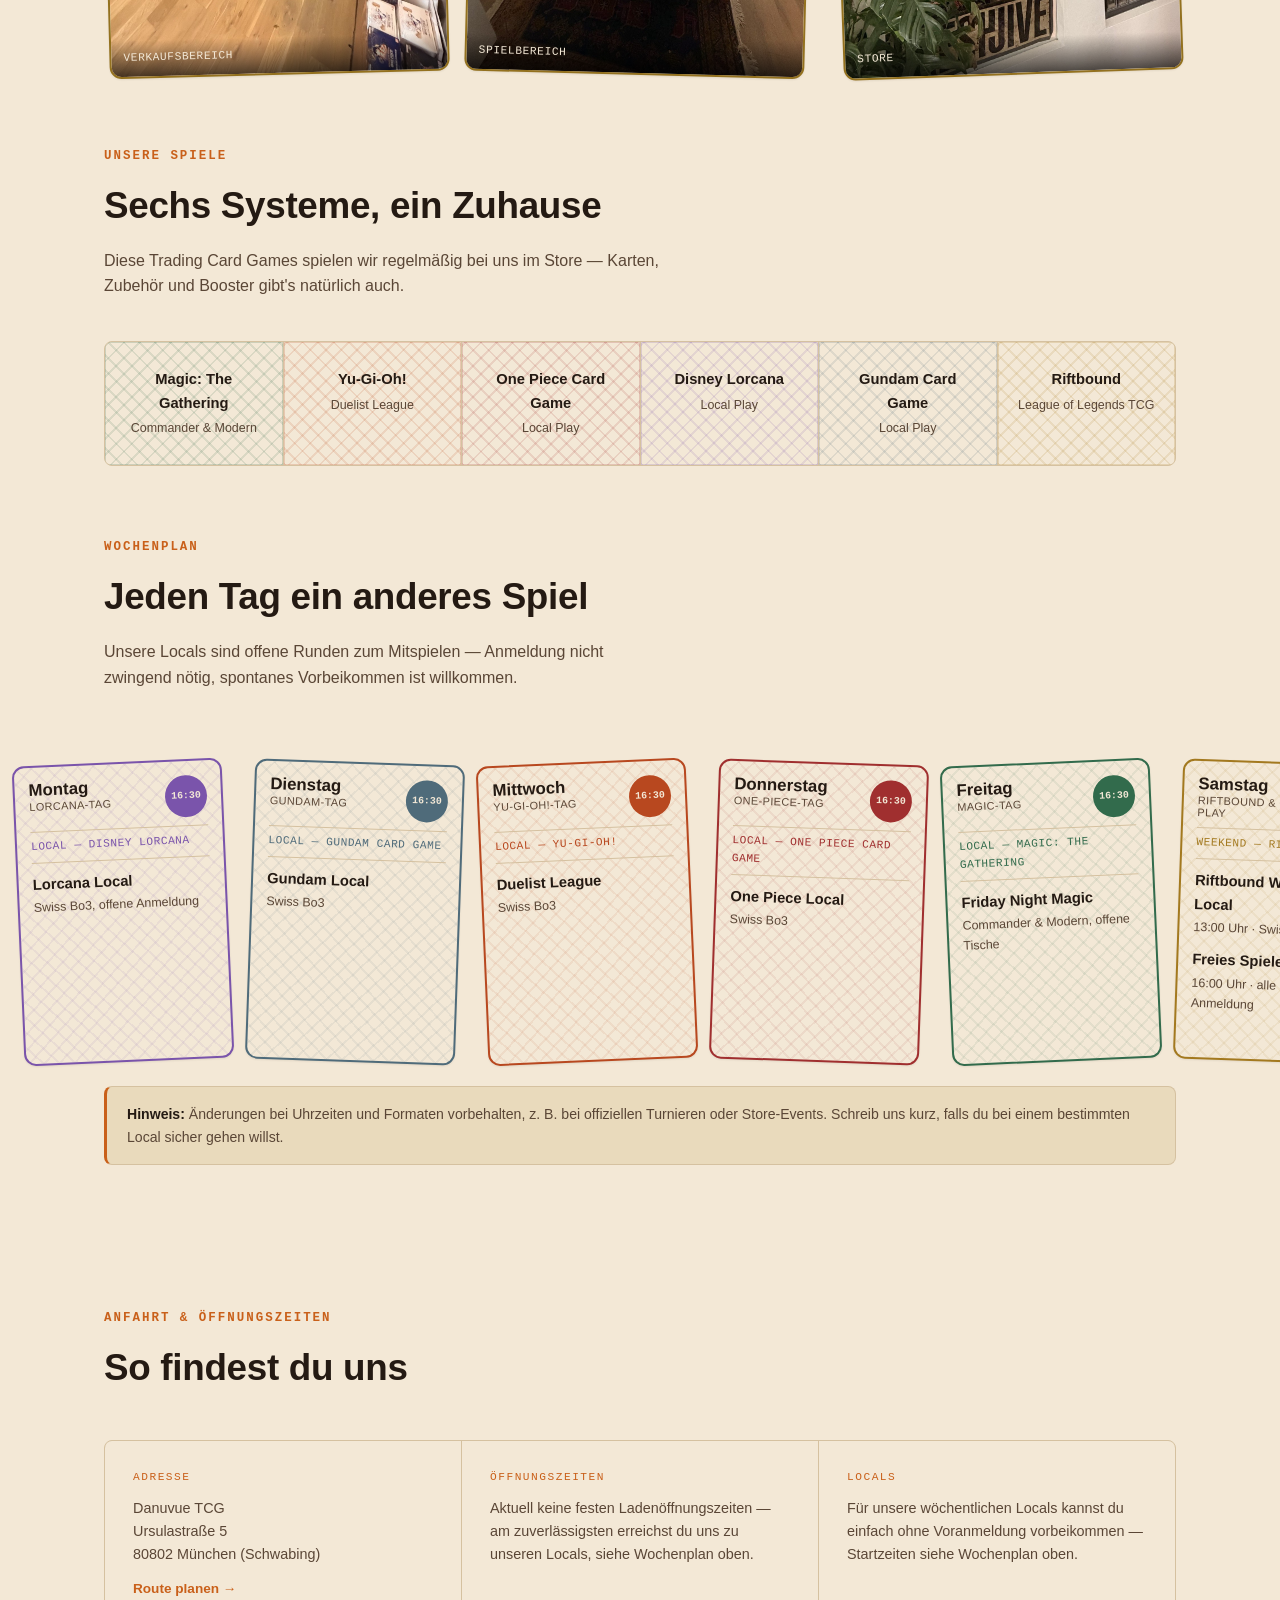
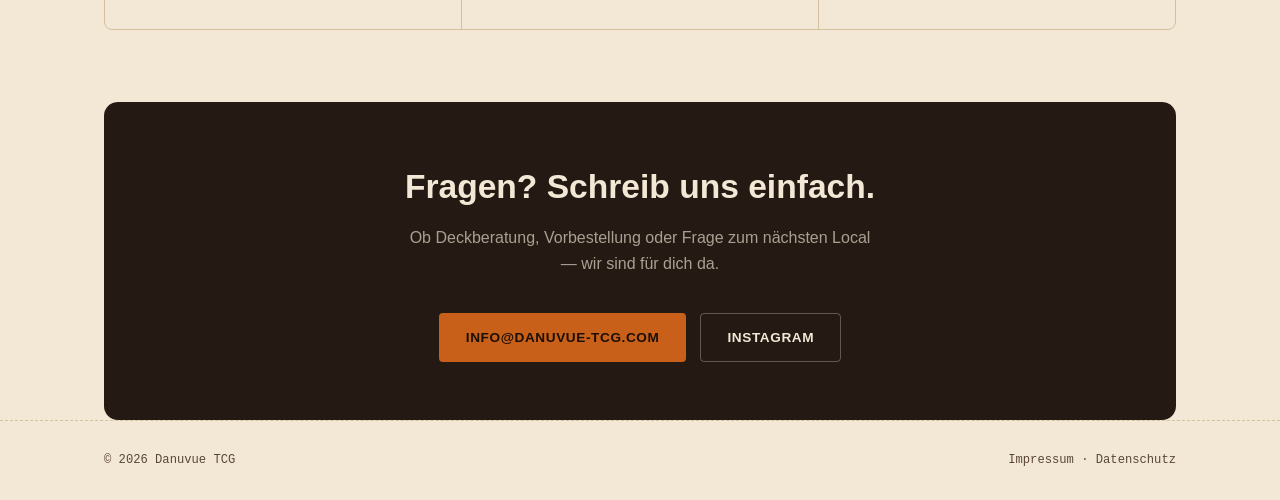
==== commit 399def01: "Add Instagram link (@danuvuetcg) to the contact section" ====
--- a/index.html
+++ b/index.html
@@ -232,6 +232,7 @@
     <p>Ob Deckberatung, Vorbestellung oder Frage zum nächsten Local — wir sind für dich da.</p>
     <div class="btnrow">
       <a href="mailto:info@danuvue-tcg.com" class="btn btn-primary">info@danuvue-tcg.com</a>
+      <a href="https://www.instagram.com/danuvuetcg/" target="_blank" rel="noopener" class="btn btn-outline">Instagram</a>
     </div>
   </div>
 </section>
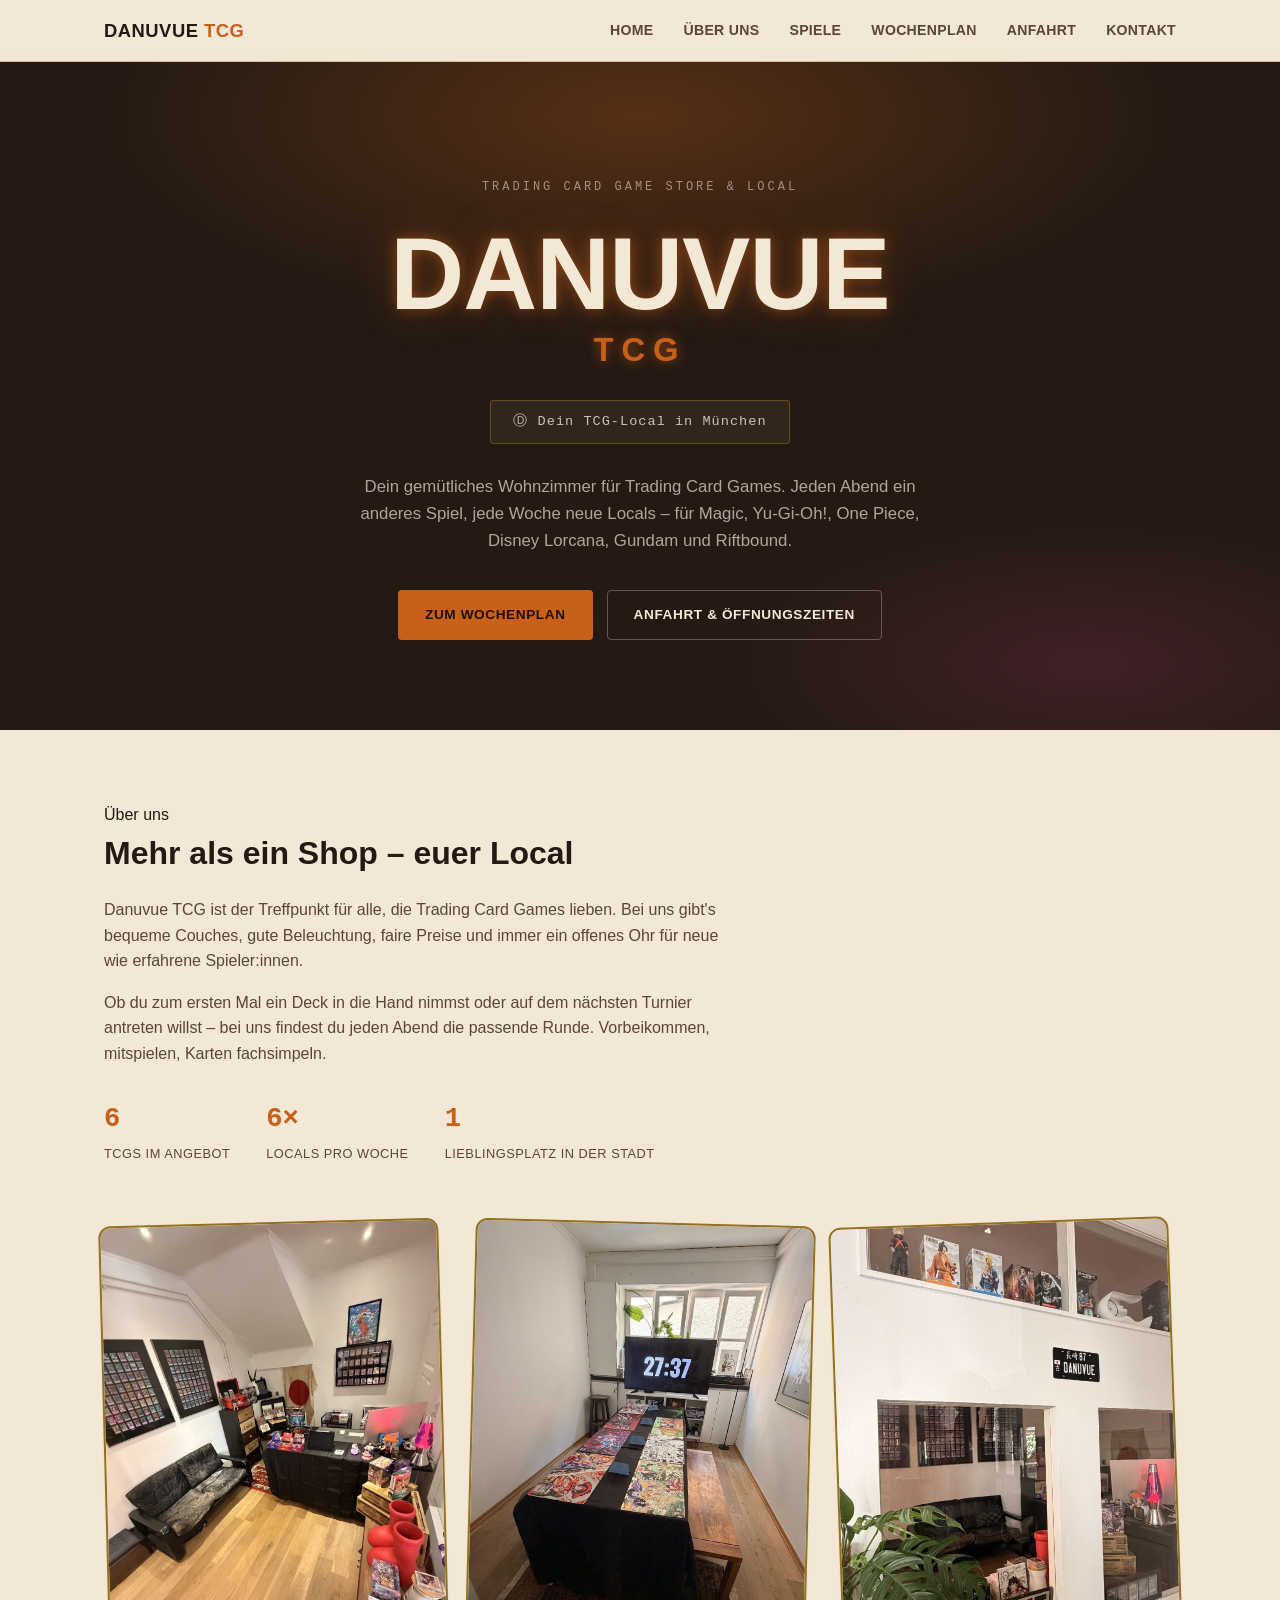
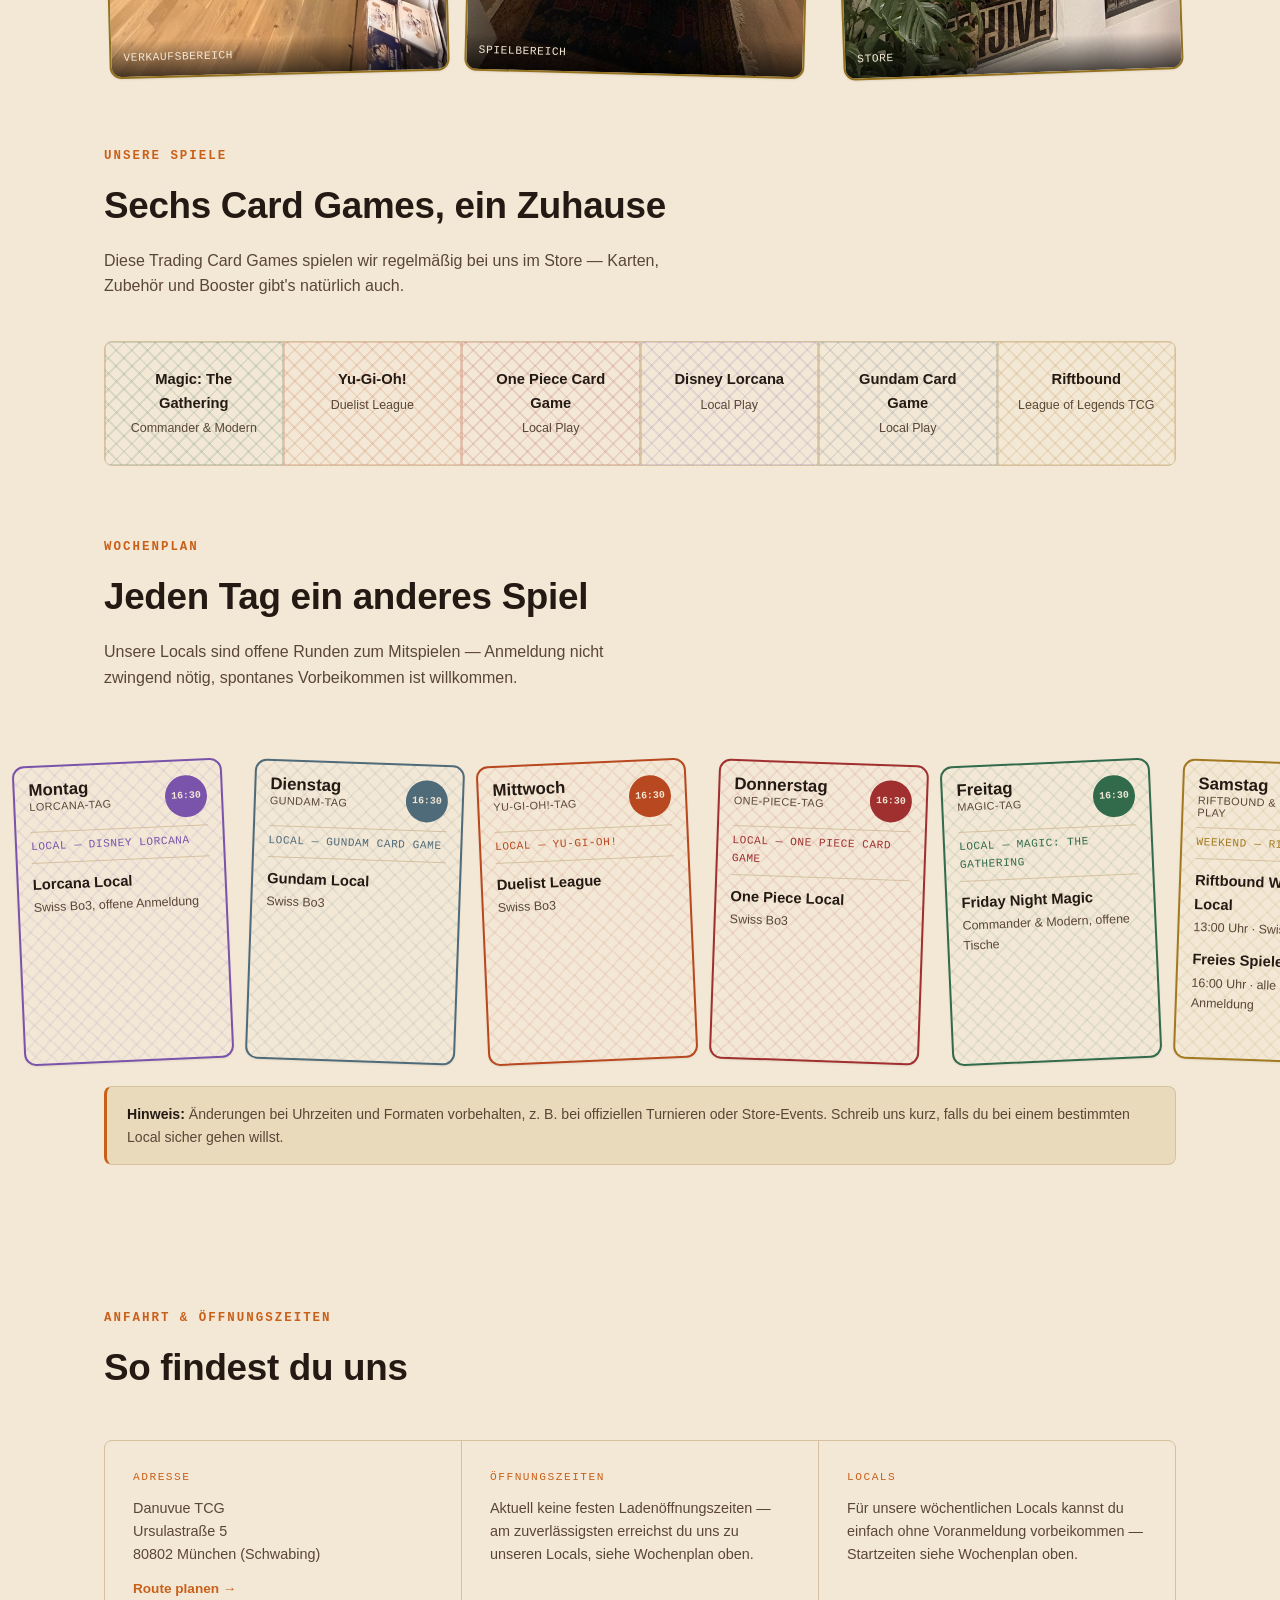
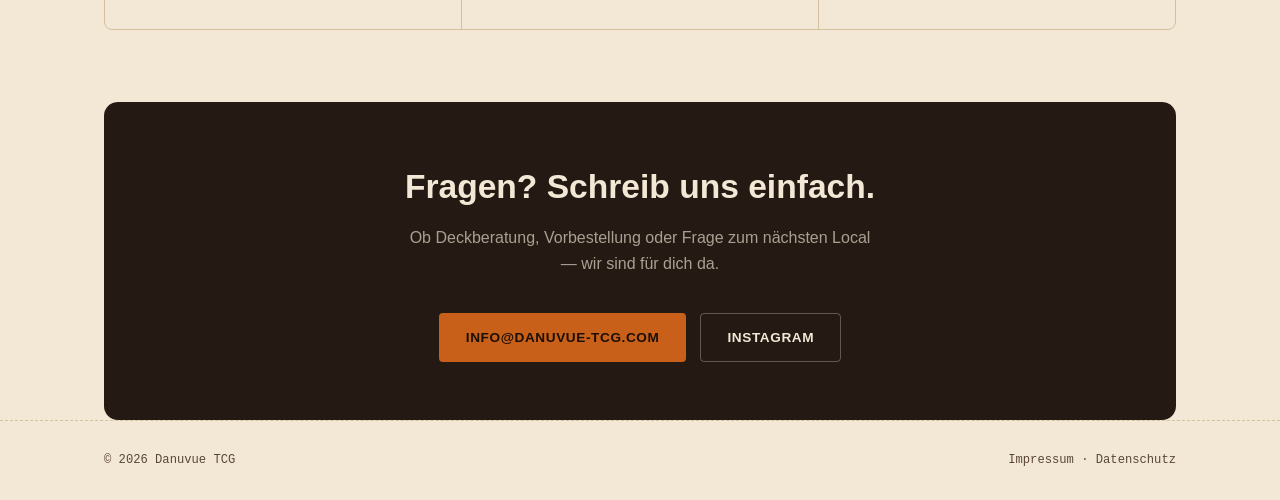
==== commit d630d950: "Simplify copy per feedback: plain, searchable wording over flowery phrasing - 'Fest verankert am Flu" ====
--- a/index.html
+++ b/index.html
@@ -3,8 +3,8 @@
 <head>
 <meta charset="UTF-8">
 <meta name="viewport" content="width=device-width, initial-scale=1.0">
-<title>Danuvue TCG – Trading Card Game Store & Local</title>
-<meta name="description" content="Danuvue TCG – dein Trading Card Game Store. Wöchentliche Locals für Magic, Yu-Gi-Oh!, One Piece, Disney Lorcana, Gundam & Riftbound.">
+<title>Danuvue TCG – Trading Card Game Store &amp; Local</title>
+<meta name="description" content="Danuvue TCG – dein Trading Card Game Store. Wöchentliche Locals für Magic, Yu-Gi-Oh!, One Piece, Disney Lorcana, Gundam &amp; Riftbound.">
 
 <link rel="icon" href="icons/favicon.ico" sizes="any">
 <link rel="icon" type="image/png" sizes="32x32" href="icons/favicon-32.png">
@@ -14,12 +14,12 @@
 <meta property="og:type" content="website">
 <meta property="og:locale" content="de_DE">
 <meta property="og:url" content="https://danuvue-tcg.com/">
-<meta property="og:title" content="Danuvue TCG – Trading Card Game Store & Local">
-<meta property="og:description" content="Dein Trading Card Game Store in München. Wöchentliche Locals für Magic, Yu-Gi-Oh!, One Piece, Disney Lorcana, Gundam & Riftbound.">
+<meta property="og:title" content="Danuvue TCG – Trading Card Game Store &amp; Local">
+<meta property="og:description" content="Dein Trading Card Game Store in München. Wöchentliche Locals für Magic, Yu-Gi-Oh!, One Piece, Disney Lorcana, Gundam &amp; Riftbound.">
 <meta property="og:image" content="https://danuvue-tcg.com/og-image.jpg">
 <meta name="twitter:card" content="summary_large_image">
-<meta name="twitter:title" content="Danuvue TCG – Trading Card Game Store & Local">
-<meta name="twitter:description" content="Dein Trading Card Game Store in München. Wöchentliche Locals für Magic, Yu-Gi-Oh!, One Piece, Disney Lorcana, Gundam & Riftbound.">
+<meta name="twitter:title" content="Danuvue TCG – Trading Card Game Store &amp; Local">
+<meta name="twitter:description" content="Dein Trading Card Game Store in München. Wöchentliche Locals für Magic, Yu-Gi-Oh!, One Piece, Disney Lorcana, Gundam &amp; Riftbound.">
 <meta name="twitter:image" content="https://danuvue-tcg.com/og-image.jpg">
 
 <link rel="stylesheet" href="style.css">
@@ -45,7 +45,7 @@
   <div class="wrap hero-inner">
     <span class="eyebrow">Trading Card Game Store &amp; Local</span>
     <h1 class="marquee">Danuvue<span class="sub">TCG</span></h1>
-    <div class="nameplate">Ⓓ Fest verankert am Fluss der Karten</div>
+    <div class="nameplate">Ⓓ Dein TCG-Local in München</div>
     <p class="lead">Dein gemütliches Wohnzimmer für Trading Card Games. Jeden Abend ein anderes Spiel, jede Woche neue Locals – für Magic, Yu-Gi-Oh!, One Piece, Disney Lorcana, Gundam und Riftbound.</p>
     <div class="btnrow">
       <a href="#schedule" class="btn btn-primary">Zum Wochenplan</a>
@@ -87,7 +87,7 @@
 <section id="games" class="wrap">
   <div class="section-head">
     <span class="kicker">Unsere Spiele</span>
-    <h2>Sechs Systeme, ein Zuhause</h2>
+    <h2>Sechs Card Games, ein Zuhause</h2>
     <p>Diese Trading Card Games spielen wir regelmäßig bei uns im Store — Karten, Zubehör und Booster gibt's natürlich auch.</p>
   </div>
   <div class="games-grid">
@@ -175,7 +175,7 @@
         <div class="tcard-typeline">Weekend — Riftbound</div>
         <div class="tcard-body">
           <div class="tcard-event"><div class="name">Riftbound Weekend Local</div><div class="fmt">13:00 Uhr · Swiss Bo3</div></div>
-          <div class="tcard-event"><div class="name">Freies Spielen</div><div class="fmt">16:00 Uhr · alle Systeme, ohne Anmeldung</div></div>
+          <div class="tcard-event"><div class="name">Freies Spielen</div><div class="fmt">16:00 Uhr · alle Games, ohne Anmeldung</div></div>
         </div>
       </div>
 
--- a/style.css
+++ b/style.css
@@ -292,4 +292,3 @@
   .legal p, .legal address { color: var(--ink-soft); font-style: normal; font-size: 0.94rem; margin-bottom: 6px; }
   .legal a { color: var(--amber); }
   .legal a:hover { text-decoration: underline; }
-  .legal .todo { color: var(--magenta); font-style: normal; font-weight: 600; }
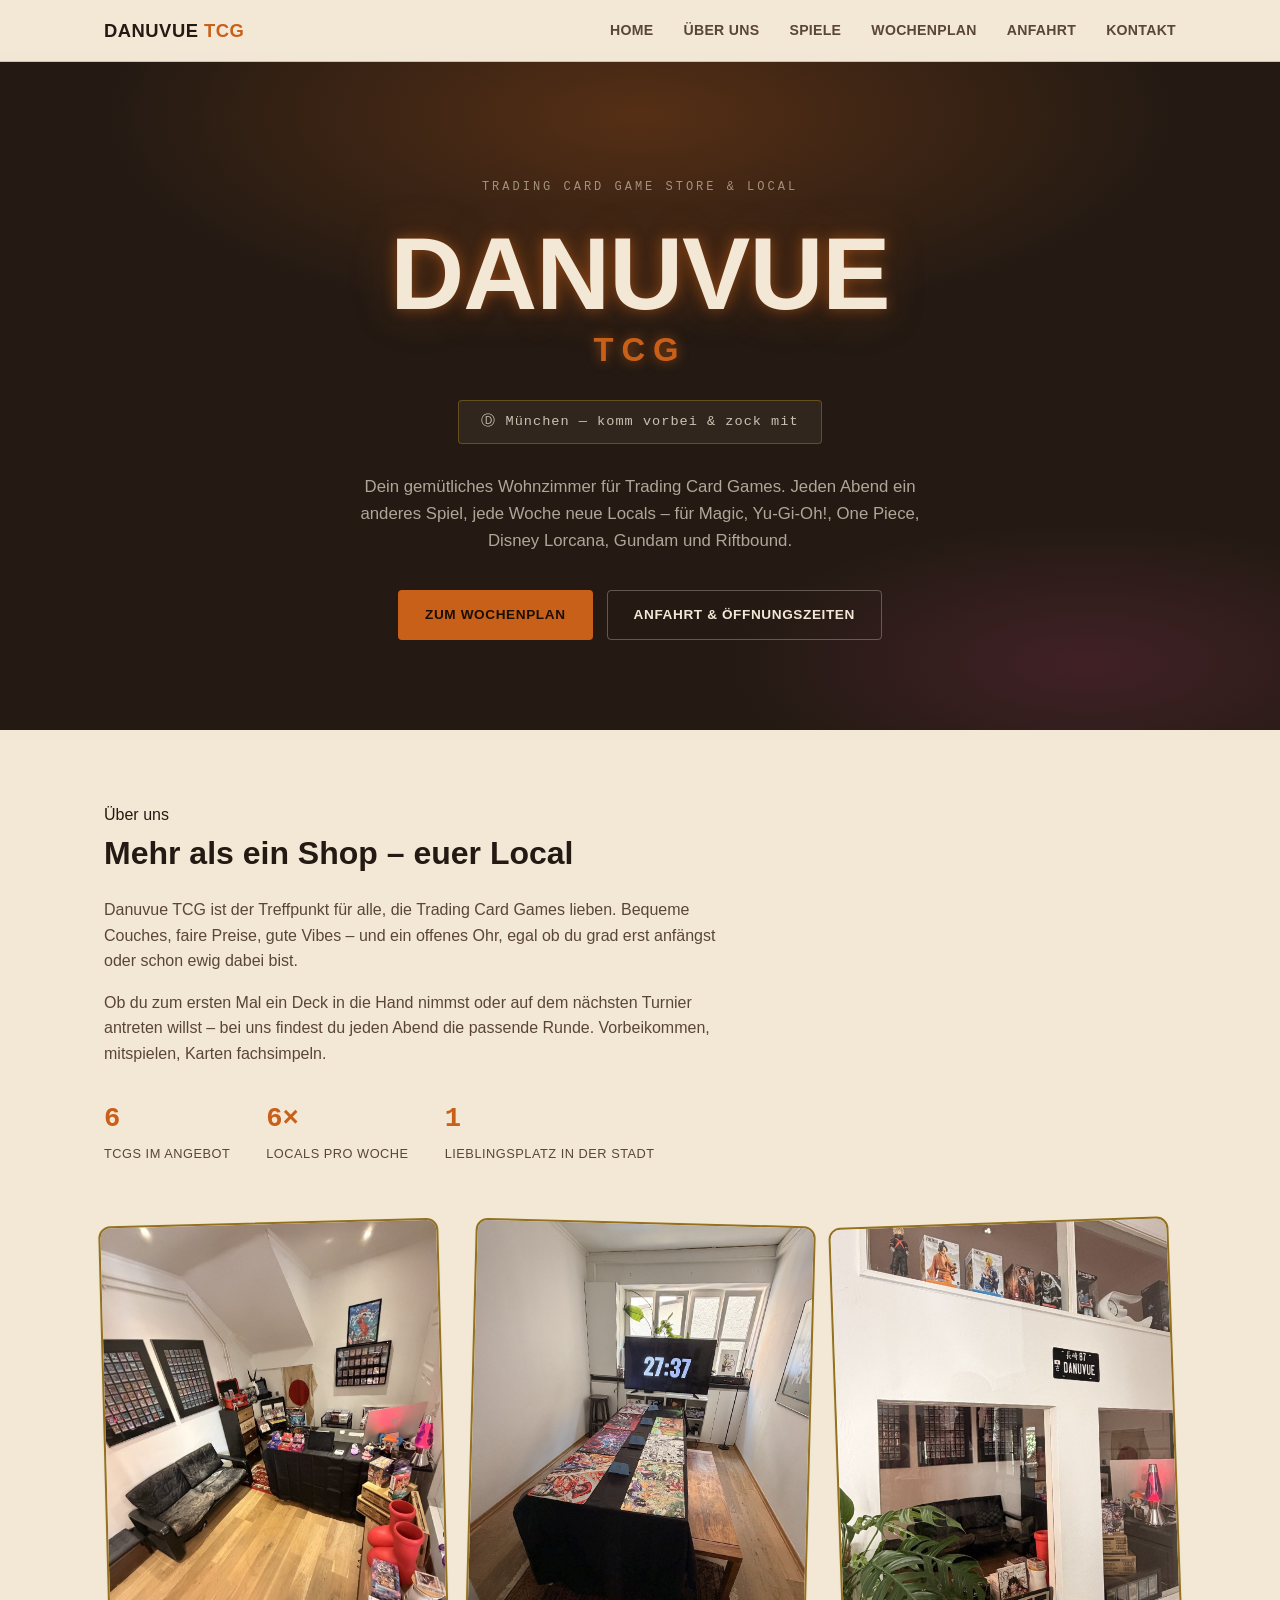
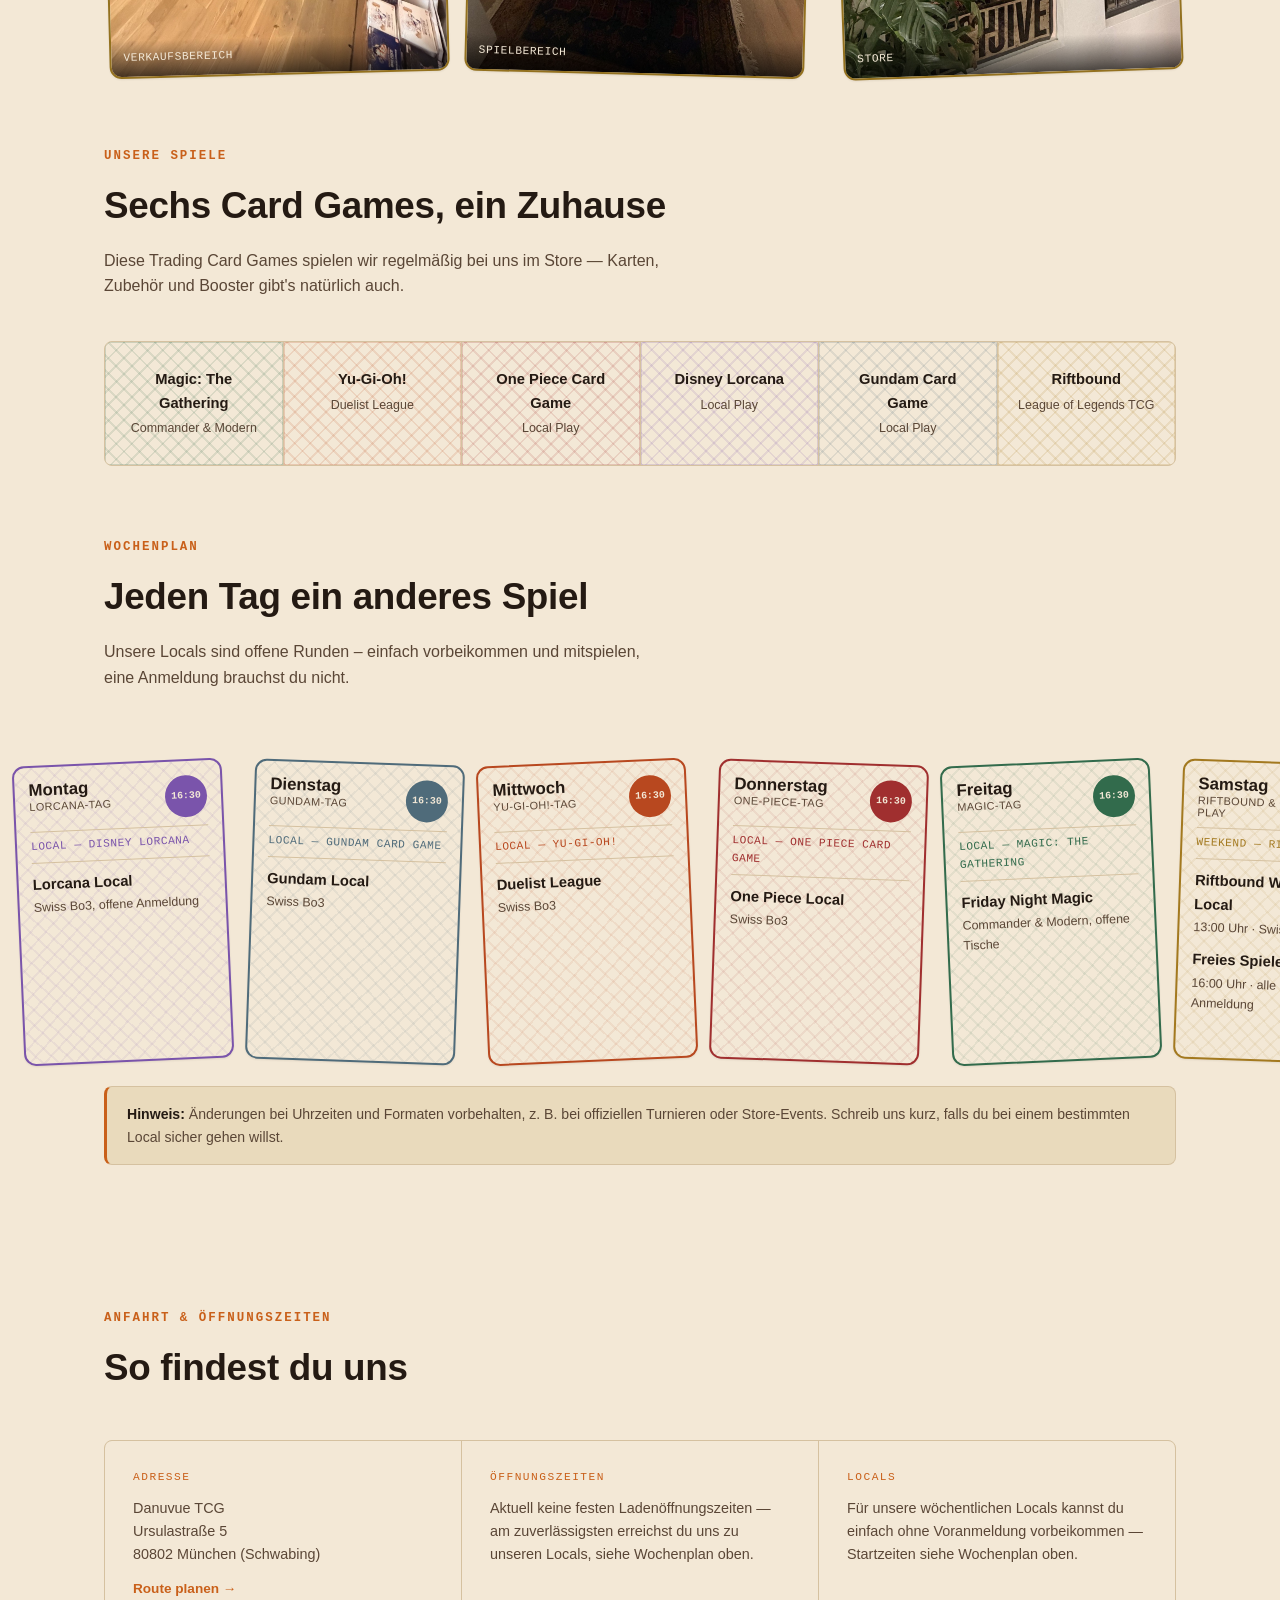
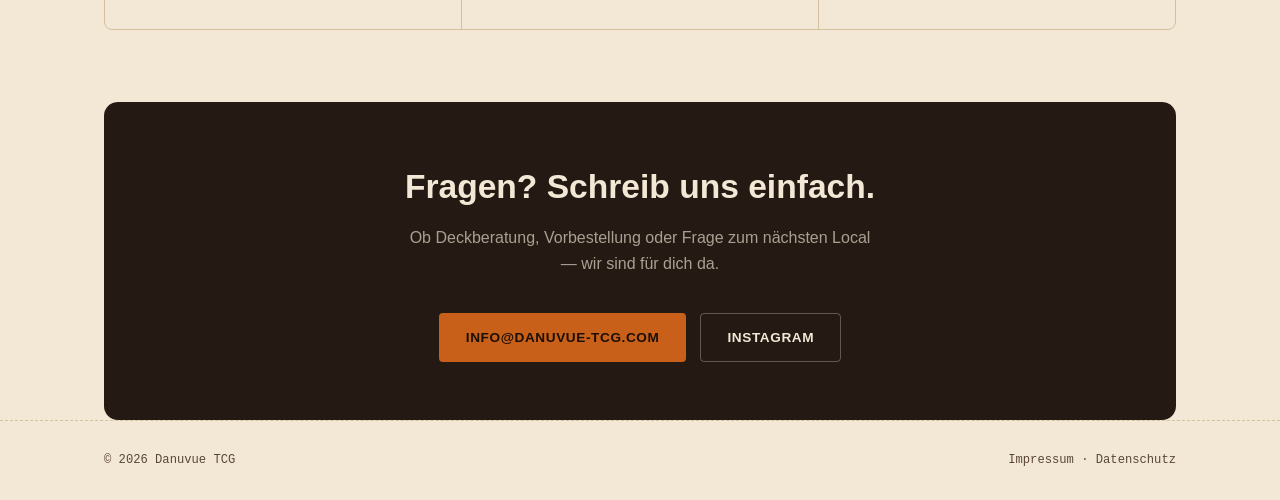
==== commit b0153f63: "Loosen up the copy — casual, conversational tone instead of stiff marketing phrasing" ====
--- a/index.html
+++ b/index.html
@@ -45,7 +45,7 @@
   <div class="wrap hero-inner">
     <span class="eyebrow">Trading Card Game Store &amp; Local</span>
     <h1 class="marquee">Danuvue<span class="sub">TCG</span></h1>
-    <div class="nameplate">Ⓓ Dein TCG-Local in München</div>
+    <div class="nameplate">Ⓓ München — komm vorbei &amp; zock mit</div>
     <p class="lead">Dein gemütliches Wohnzimmer für Trading Card Games. Jeden Abend ein anderes Spiel, jede Woche neue Locals – für Magic, Yu-Gi-Oh!, One Piece, Disney Lorcana, Gundam und Riftbound.</p>
     <div class="btnrow">
       <a href="#schedule" class="btn btn-primary">Zum Wochenplan</a>
@@ -59,7 +59,7 @@
     <div class="about-text">
       <span class="kicker">Über uns</span>
       <h2 style="font-size:2rem; font-weight:800; margin-bottom:18px; text-wrap:balance;">Mehr als ein Shop – euer Local</h2>
-      <p>Danuvue TCG ist der Treffpunkt für alle, die Trading Card Games lieben. Bei uns gibt's bequeme Couches, gute Beleuchtung, faire Preise und immer ein offenes Ohr für neue wie erfahrene Spieler:innen.</p>
+      <p>Danuvue TCG ist der Treffpunkt für alle, die Trading Card Games lieben. Bequeme Couches, faire Preise, gute Vibes – und ein offenes Ohr, egal ob du grad erst anfängst oder schon ewig dabei bist.</p>
       <p>Ob du zum ersten Mal ein Deck in die Hand nimmst oder auf dem nächsten Turnier antreten willst – bei uns findest du jeden Abend die passende Runde. Vorbeikommen, mitspielen, Karten fachsimpeln.</p>
       <div class="stats">
         <div class="stat"><strong>6</strong><span>TCGs im Angebot</span></div>
@@ -105,7 +105,7 @@
     <div class="section-head">
       <span class="kicker">Wochenplan</span>
       <h2>Jeden Tag ein anderes Spiel</h2>
-      <p>Unsere Locals sind offene Runden zum Mitspielen — Anmeldung nicht zwingend nötig, spontanes Vorbeikommen ist willkommen.</p>
+      <p>Unsere Locals sind offene Runden – einfach vorbeikommen und mitspielen, eine Anmeldung brauchst du nicht.</p>
     </div>
   </div>
 
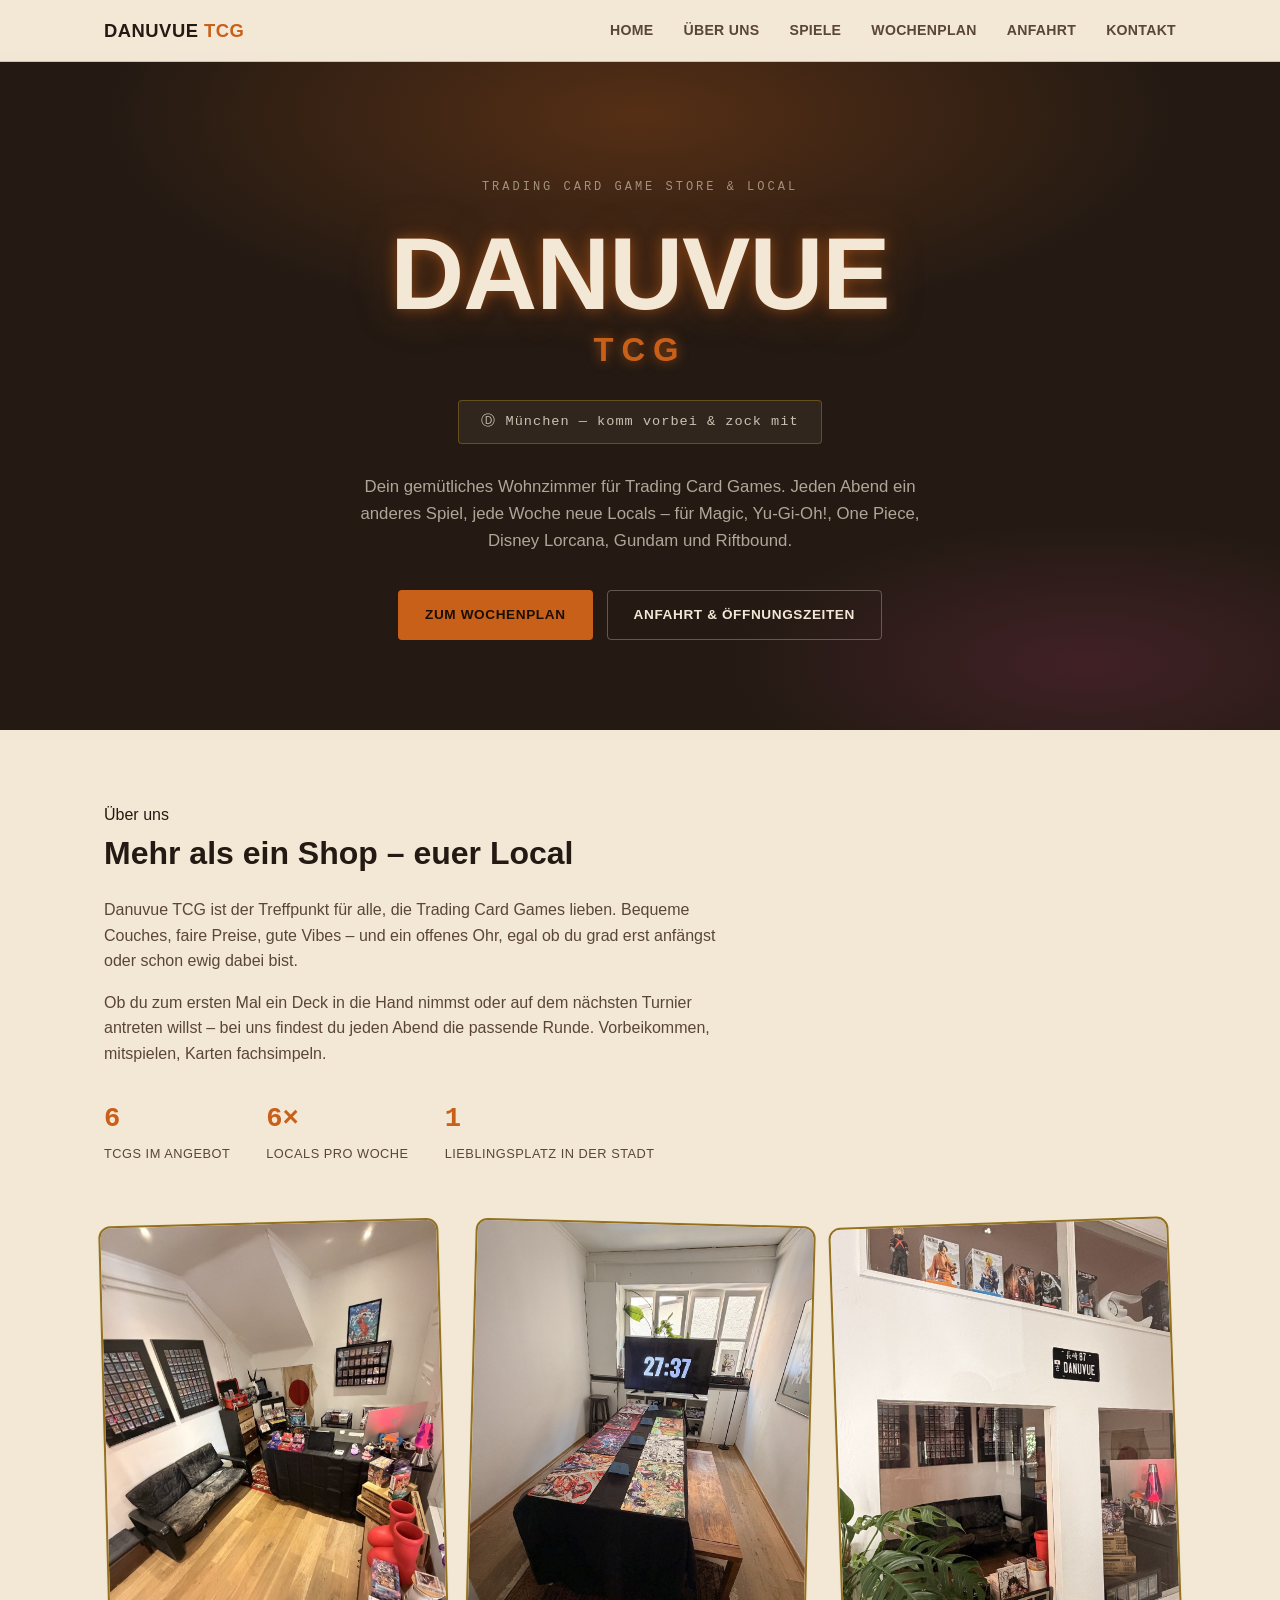
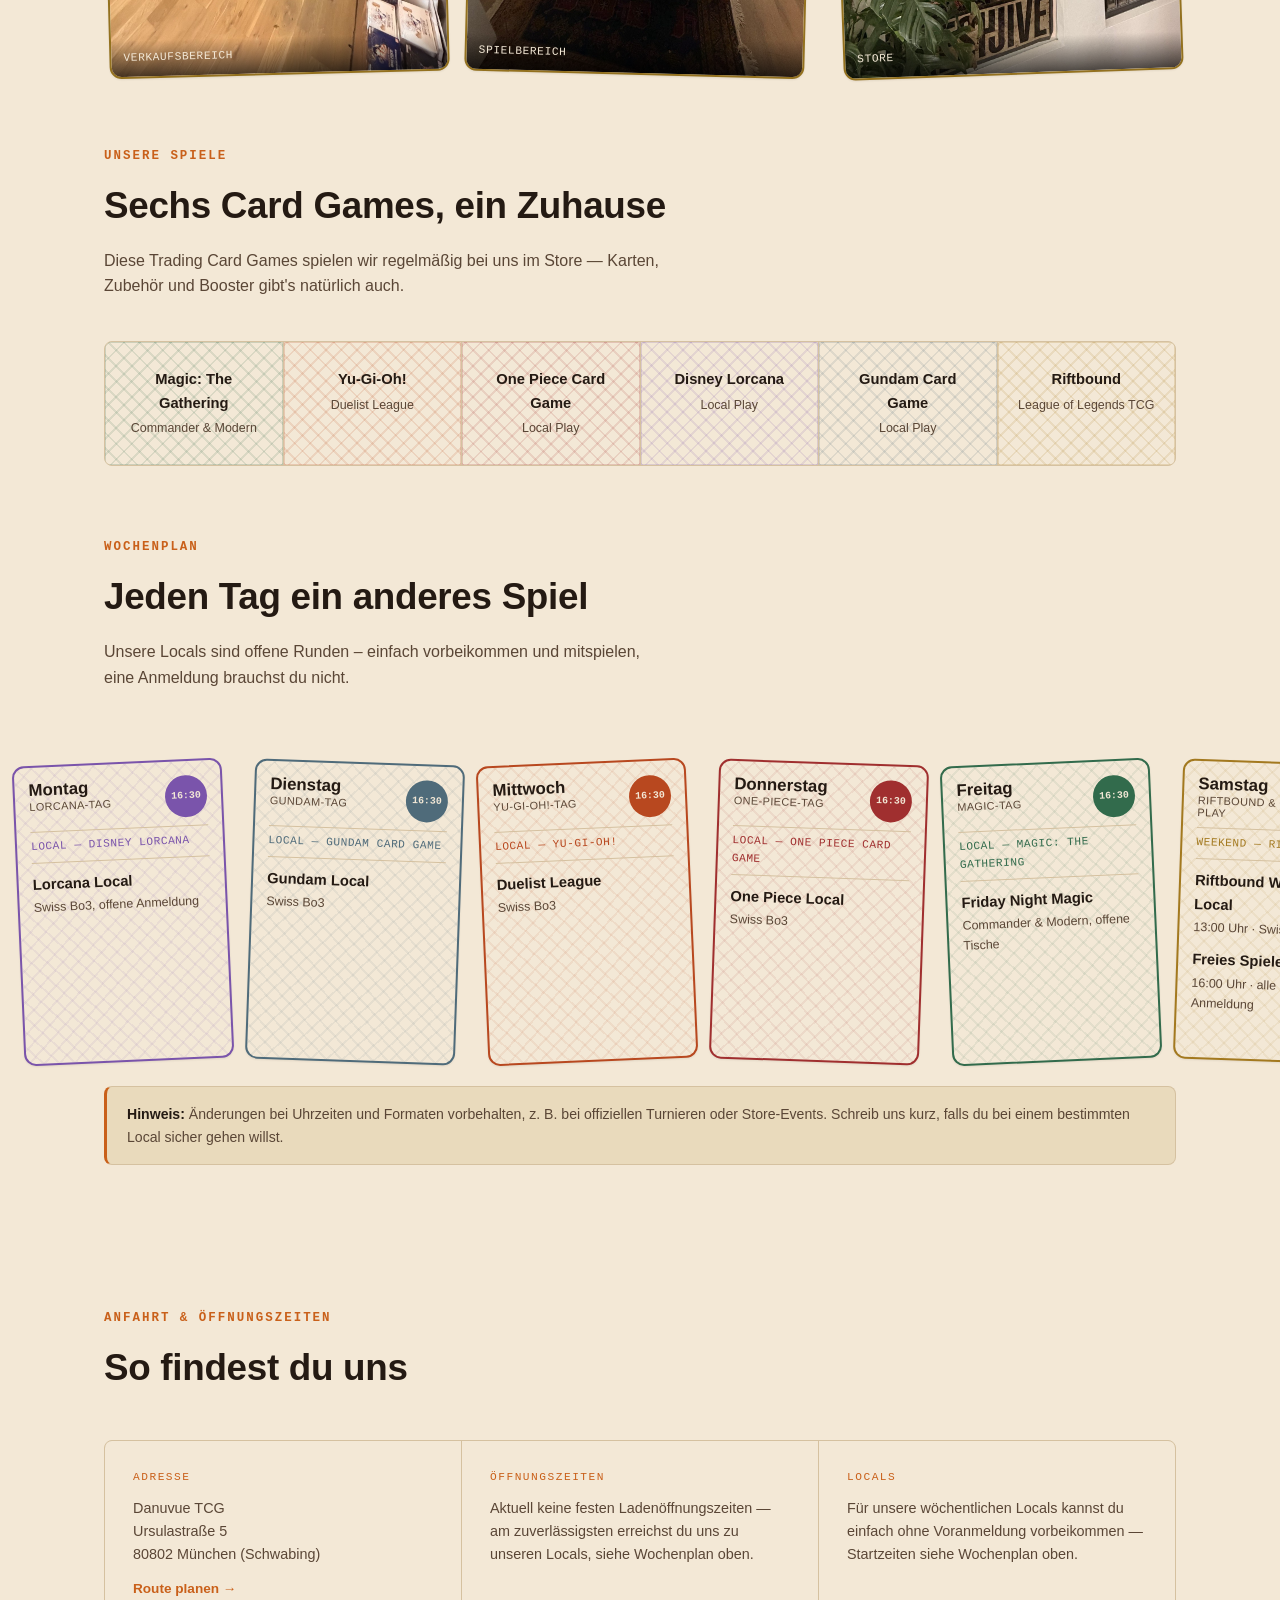
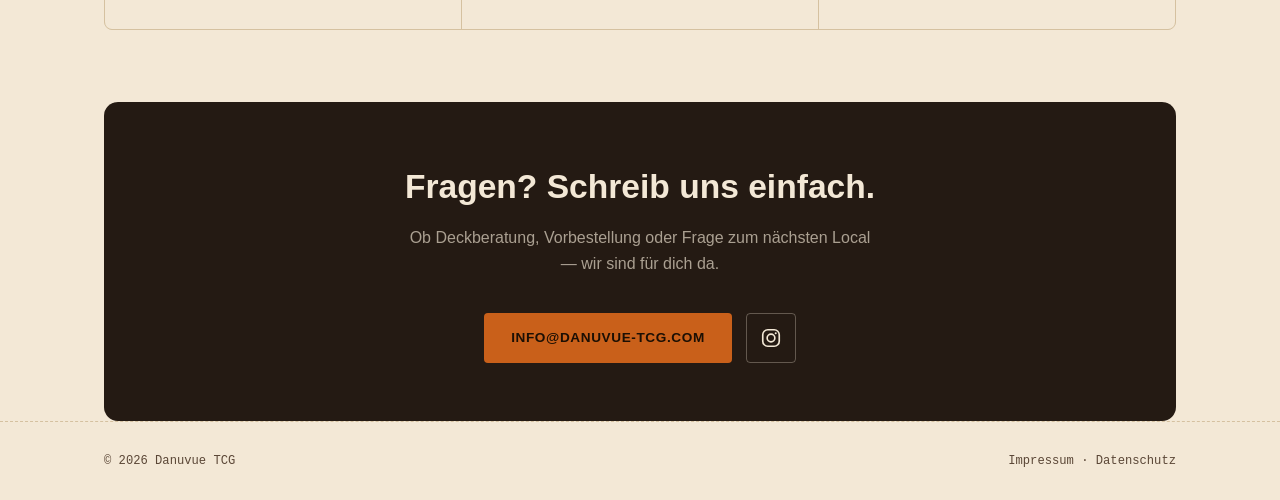
==== commit 3a6b51f0: "Replace Instagram text button with an icon-only camera glyph Custom inline SVG in the site's own col" ====
--- a/index.html
+++ b/index.html
@@ -232,7 +232,13 @@
     <p>Ob Deckberatung, Vorbestellung oder Frage zum nächsten Local — wir sind für dich da.</p>
     <div class="btnrow">
       <a href="mailto:info@danuvue-tcg.com" class="btn btn-primary">info@danuvue-tcg.com</a>
-      <a href="https://www.instagram.com/danuvuetcg/" target="_blank" rel="noopener" class="btn btn-outline">Instagram</a>
+      <a href="https://www.instagram.com/danuvuetcg/" target="_blank" rel="noopener" class="btn btn-outline btn-icon" aria-label="Danuvue TCG auf Instagram">
+        <svg viewBox="0 0 24 24" width="22" height="22" fill="none" stroke="currentColor" stroke-width="1.8" aria-hidden="true">
+          <rect x="3" y="3" width="18" height="18" rx="5.5"/>
+          <circle cx="12" cy="12" r="4.2"/>
+          <circle cx="17.15" cy="6.85" r="1.1" fill="currentColor" stroke="none"/>
+        </svg>
+      </a>
     </div>
   </div>
 </section>
--- a/style.css
+++ b/style.css
@@ -154,6 +154,7 @@
   .btn-primary:hover { transform: translateY(-2px); box-shadow: 0 8px 22px color-mix(in srgb, var(--amber) 45%, transparent); }
   .btn-outline { border-color: color-mix(in srgb, var(--paper) 30%, transparent); color: var(--paper); }
   .btn-outline:hover { border-color: var(--amber); color: var(--amber); }
+  .btn-icon { padding: 13px; display: inline-flex; align-items: center; justify-content: center; }
 
   section { padding: 72px 0; }
   .section-head { margin-bottom: 42px; }
@@ -251,6 +252,17 @@
   .tcard-event .fmt { color: var(--ink-soft); font-size: 0.78rem; margin-top: 2px; }
   .tcard-rest-txt { color: var(--ink-soft); font-size: 0.85rem; font-style: italic; margin: auto 0; text-align: center; }
 
+  /* On phones, swap the horizontal card carousel for a plain vertical list —
+     a horizontal scroller nested in a vertically scrolling page fights touch
+     swipes and makes the whole page feel like it scrolls "crooked". */
+  @media (max-width: 760px) {
+    .schedule-scroll { overflow-x: visible; padding: 20px 0 0; margin: 0; }
+    .schedule { flex-direction: column; min-width: 0; padding: 0; gap: 14px; }
+    .tcard { width: 100%; min-height: 0; transform: none; }
+    .tcard:hover { transform: none; }
+    .tcard:nth-child(odd), .tcard:nth-child(even) { --tilt: 0deg; }
+  }
+
   .note {
     margin-top: 8px; padding: 16px 20px; border-radius: 8px;
     background: var(--paper-2); border: 1px solid var(--line); border-left: 3px solid var(--amber);
